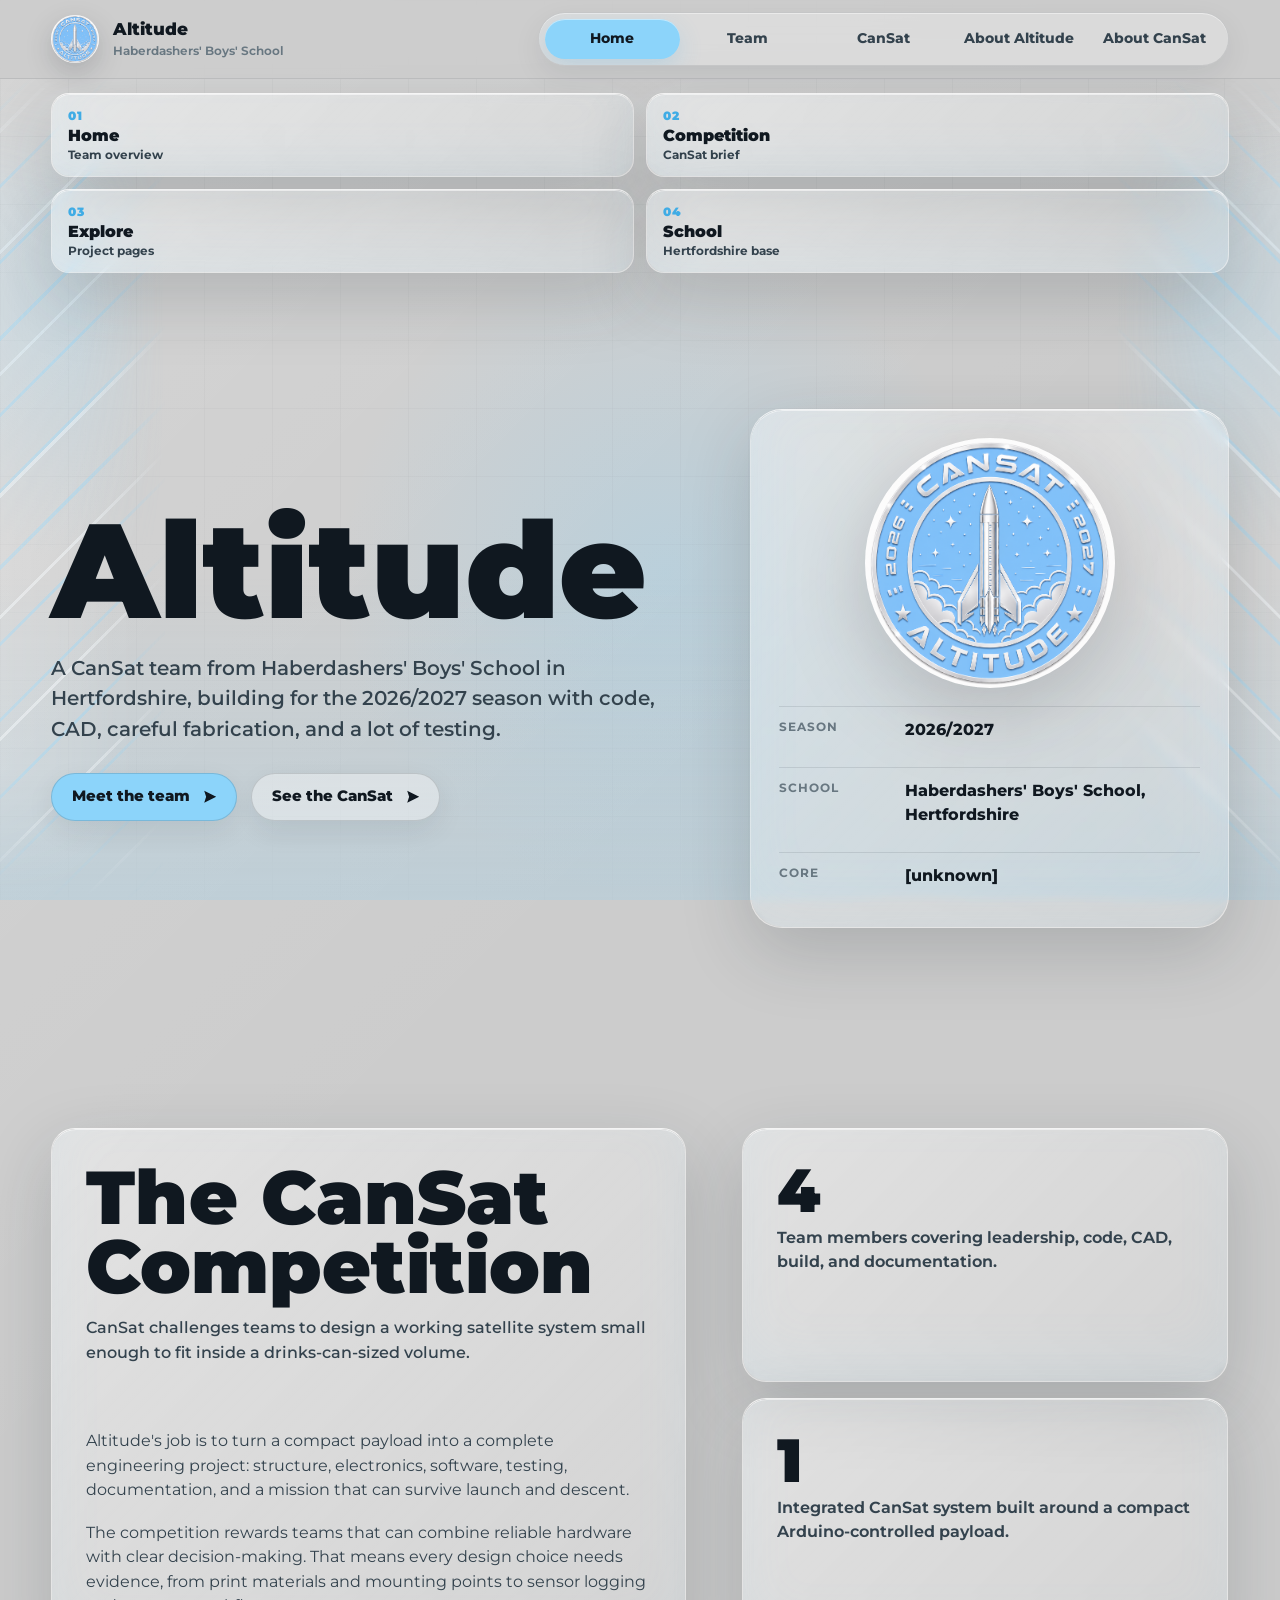
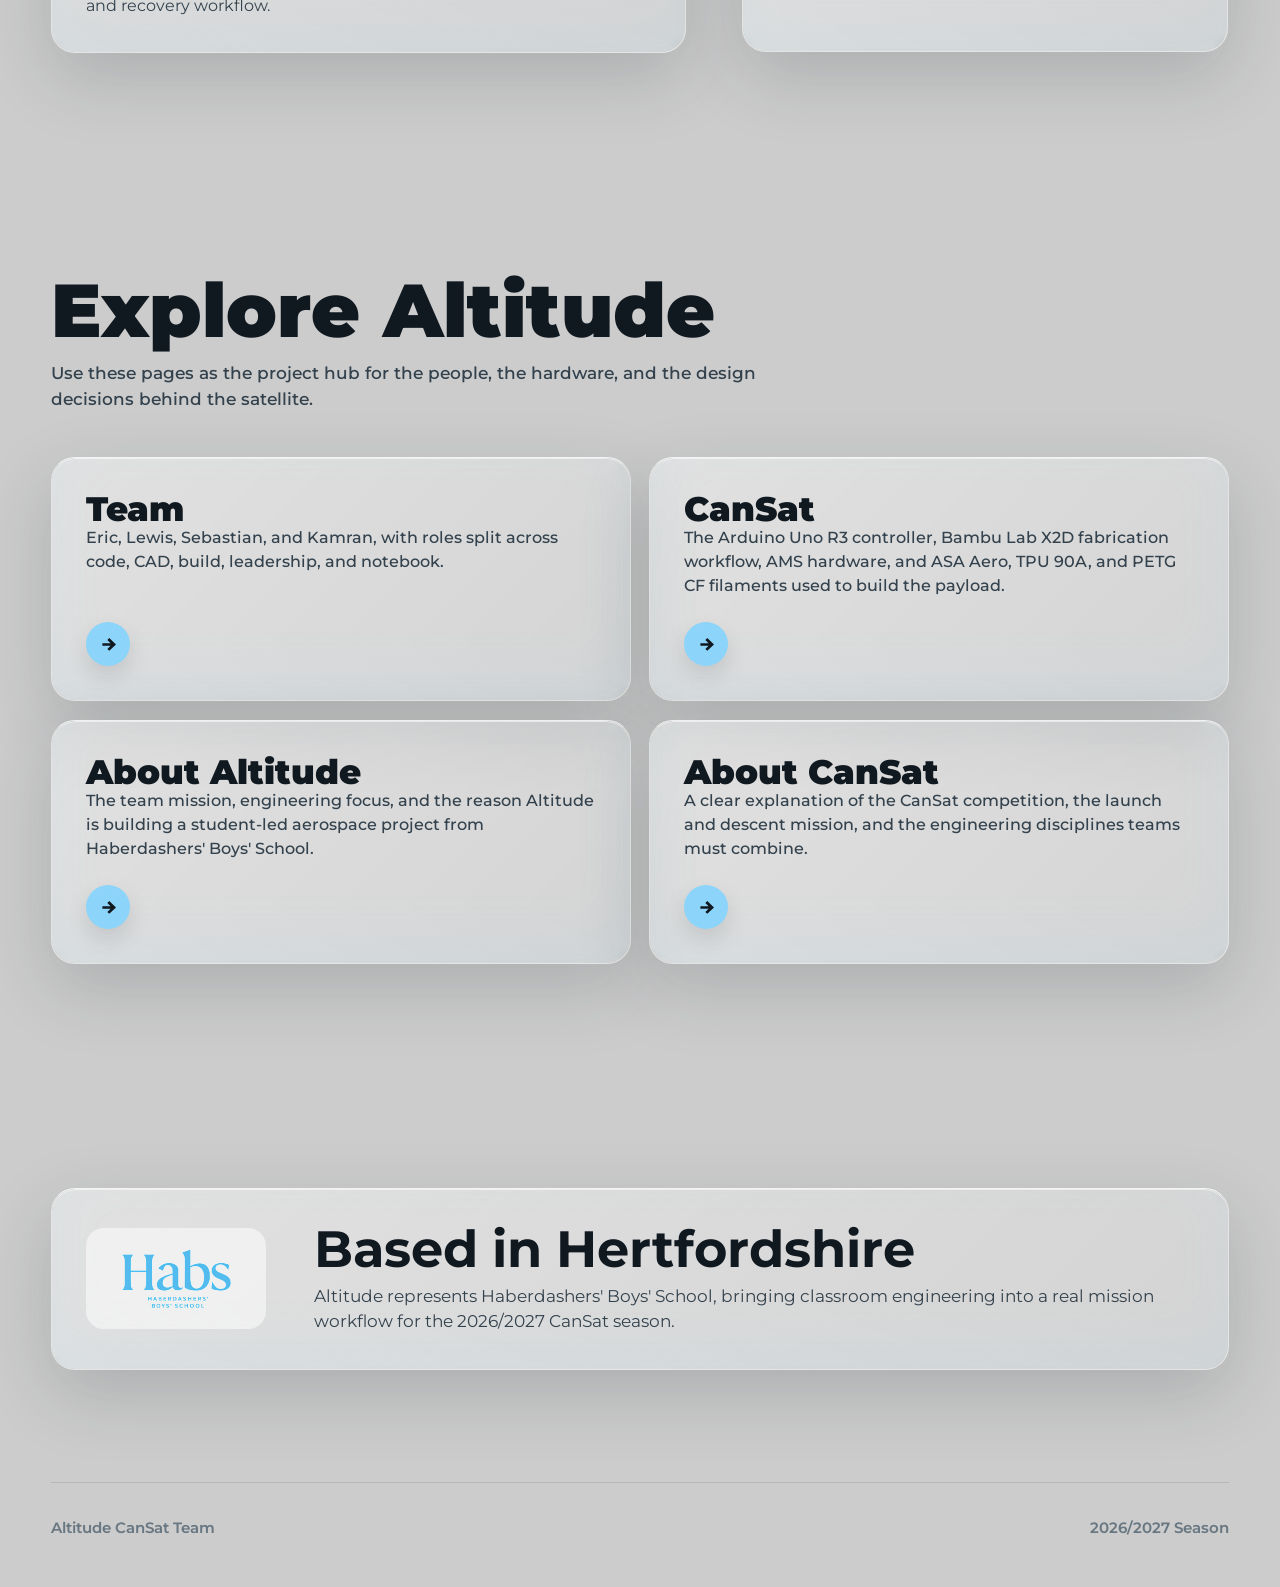
==== website/index.html @ 1d5e5889 "Add all pages to animated slider" ====
<!doctype html>
<html lang="en">
  <head>
    <meta charset="utf-8">
    <meta name="viewport" content="width=device-width, initial-scale=1">
    <title>Altitude | CanSat Team</title>
    <meta name="description" content="Altitude is a CanSat team from Haberdashers' Boys' School competing in the 2026/2027 season.">
    <meta http-equiv="Content-Security-Policy" content="upgrade-insecure-requests">
    <link rel="canonical" href="https://altitude.linkpc.net/website/index.html">
    <link rel="preconnect" href="https://fonts.googleapis.com">
    <link rel="preconnect" href="https://fonts.gstatic.com" crossorigin>
    <link href="https://fonts.googleapis.com/css2?family=Montserrat:wght@400;500;600;700;800;900&display=swap" rel="stylesheet">
    <link rel="stylesheet" href="styles.css">
  </head>
  <body>
    <div class="scroll-progress" aria-hidden="true"></div>

    <header class="site-header">
      <div class="site-header__inner">
        <a class="brand" href="index.html" aria-label="Altitude home">
          <img src="../assets/images/Team Altitude Logo.png" alt="Team Altitude logo">
          <span>Altitude<small>Haberdashers' Boys' School</small></span>
        </a>
        <div class="header-actions">
          <nav class="nav" aria-label="Primary navigation">
            <span class="nav-indicator" aria-hidden="true"></span>
            <a href="index.html">Home</a>
            <a href="team.html">Team</a>
            <a href="cansat.html">CanSat</a>
            <a href="about-altitude.html" aria-label="About Altitude"><span class="nav-label nav-label--full">About Altitude</span><span class="nav-label nav-label--short">Altitude</span></a>
            <a href="about-cansat.html" aria-label="About CanSat"><span class="nav-label nav-label--full">About CanSat</span><span class="nav-label nav-label--short">Competition</span></a>
          </nav>
        </div>
      </div>
    </header>

    <div class="edge-accent edge-accent--left" aria-hidden="true"></div>
    <div class="edge-accent edge-accent--right" aria-hidden="true"></div>

    <nav class="section-jump section-jump--left" aria-label="Home page sections">
      <a class="section-jump__card glass-panel" href="#home">
        <span>01</span>
        <strong>Home</strong>
        <small>Team overview</small>
      </a>
      <a class="section-jump__card glass-panel" href="#competition">
        <span>02</span>
        <strong>Competition</strong>
        <small>CanSat brief</small>
      </a>
      <a class="section-jump__card glass-panel" href="#explore">
        <span>03</span>
        <strong>Explore</strong>
        <small>Project pages</small>
      </a>
      <a class="section-jump__card glass-panel" href="#school">
        <span>04</span>
        <strong>School</strong>
        <small>Hertfordshire base</small>
      </a>
    </nav>

    <main class="site-main">
      <section class="hero" id="home">
        <div class="hero__copy" data-reveal>
          <h1>Altitude</h1>
          <p class="hero__lead">A CanSat team from Haberdashers' Boys' School in Hertfordshire, building for the 2026/2027 season with code, CAD, careful fabrication, and a lot of testing.</p>
          <div class="hero__actions">
            <a class="button button--accent button--icon" href="team.html">Meet the team</a>
            <a class="button button--icon" href="cansat.html">See the CanSat</a>
          </div>
        </div>

        <aside class="hero-card glass-panel" data-reveal>
          <img class="hero-card__logo" src="../assets/images/Team Altitude Logo.png" alt="Team Altitude logo">
          <div class="hero-card__meta">
            <div class="meta-row">
              <strong>Season</strong>
              <span>2026/2027</span>
            </div>
            <div class="meta-row">
              <strong>School</strong>
              <span>Haberdashers' Boys' School, Hertfordshire</span>
            </div>
            <div class="meta-row">
              <strong>Core</strong>
              <span>[unknown]</span>
            </div>
          </div>
        </aside>
      </section>

      <section class="section section--tight" id="competition">
        <div class="split">
          <article class="copy-panel glass-panel" data-reveal>
            <div class="section__head">
              <h2>The CanSat Competition</h2>
              <p>CanSat challenges teams to design a working satellite system small enough to fit inside a drinks-can-sized volume.</p>
            </div>
            <p>Altitude's job is to turn a compact payload into a complete engineering project: structure, electronics, software, testing, documentation, and a mission that can survive launch and descent.</p>
            <p>The competition rewards teams that can combine reliable hardware with clear decision-making. That means every design choice needs evidence, from print materials and mounting points to sensor logging and recovery workflow.</p>
          </article>

          <div class="stat-grid">
            <article class="stat-panel glass-panel" data-reveal>
              <strong>4</strong>
              <span>Team members covering leadership, code, CAD, build, and documentation.</span>
            </article>
            <article class="stat-panel glass-panel" data-reveal>
              <strong>1</strong>
              <span>Integrated CanSat system built around a compact Arduino-controlled payload.</span>
            </article>
          </div>
        </div>
      </section>

      <section class="section" id="explore">
        <div class="section__head" data-reveal>
          <h2>Explore Altitude</h2>
          <p>Use these pages as the project hub for the people, the hardware, and the design decisions behind the satellite.</p>
        </div>
        <div class="link-grid">
          <article class="link-panel glass-panel" data-reveal>
            <div>
              <h3>Team</h3>
              <p>Eric, Lewis, Sebastian, and Kamran, with roles split across code, CAD, build, leadership, and notebook.</p>
            </div>
            <a class="link-panel__arrow" href="team.html" aria-label="Open the team page"><span class="sr-only">Open the team page</span></a>
          </article>
          <article class="link-panel glass-panel" data-reveal>
            <div>
              <h3>CanSat</h3>
              <p>The Arduino Uno R3 controller, Bambu Lab X2D fabrication workflow, AMS hardware, and ASA Aero, TPU 90A, and PETG CF filaments used to build the payload.</p>
            </div>
            <a class="link-panel__arrow" href="cansat.html" aria-label="Open the CanSat page"><span class="sr-only">Open the CanSat page</span></a>
          </article>
          <article class="link-panel glass-panel" data-reveal>
            <div>
              <h3>About Altitude</h3>
              <p>The team mission, engineering focus, and the reason Altitude is building a student-led aerospace project from Haberdashers' Boys' School.</p>
            </div>
            <a class="link-panel__arrow" href="about-altitude.html" aria-label="Open the About Altitude page"><span class="sr-only">Open the About Altitude page</span></a>
          </article>
          <article class="link-panel glass-panel" data-reveal>
            <div>
              <h3>About CanSat</h3>
              <p>A clear explanation of the CanSat competition, the launch and descent mission, and the engineering disciplines teams must combine.</p>
            </div>
            <a class="link-panel__arrow" href="about-cansat.html" aria-label="Open the About CanSat page"><span class="sr-only">Open the About CanSat page</span></a>
          </article>
        </div>
      </section>

      <section class="section" id="school">
        <article class="school-strip glass-panel" data-reveal>
          <img src="../assets/images/Haberdashers' Boys' School Logo.png" alt="Haberdashers' Boys' School logo">
          <div>
            <h2>Based in Hertfordshire</h2>
            <p>Altitude represents Haberdashers' Boys' School, bringing classroom engineering into a real mission workflow for the 2026/2027 CanSat season.</p>
          </div>
        </article>
      </section>
    </main>

    <footer class="footer">
      <span>Altitude CanSat Team</span>
      <span>2026/2027 Season</span>
    </footer>

    <svg class="sr-only" xmlns="http://www.w3.org/2000/svg" aria-hidden="true">
      <defs>
        <filter id="glass-distortion" x="0%" y="0%" width="100%" height="100%">
          <feTurbulence type="fractalNoise" baseFrequency="0.005 0.005" numOctaves="2" seed="92" result="noise"></feTurbulence>
          <feGaussianBlur in="noise" stdDeviation="2" result="blurred"></feGaussianBlur>
          <feDisplacementMap in="SourceGraphic" in2="blurred" scale="19" xChannelSelector="R" yChannelSelector="G"></feDisplacementMap>
        </filter>
      </defs>
    </svg>

    <script src="app.js"></script>
  </body>
</html>
---- website/styles.css ----
:root {
  --background: #cccccc;
  --accent: #8cd4fa;
  --accent-strong: #40ace5;
  --ink: #101820;
  --ink-soft: #33424d;
  --muted: #687781;
  --panel: rgba(255, 255, 255, 0.34);
  --panel-strong: rgba(255, 255, 255, 0.52);
  --line: rgba(16, 24, 32, 0.14);
  --shadow: 0 24px 70px rgba(28, 38, 45, 0.18);
  --radius: 24px;
  --max: 1500px;
  --page-gutter: clamp(24px, 4vw, 82px);
  --content-reserve: clamp(430px, 25vw, 560px);
}

* {
  box-sizing: border-box;
}

html {
  scroll-behavior: smooth;
}

[id] {
  scroll-margin-top: 112px;
}

body {
  margin: 0;
  min-height: 100vh;
  color: var(--ink);
  background:
    radial-gradient(circle at 52% 18%, rgba(140, 212, 250, 0.3), transparent 330px),
    linear-gradient(135deg, rgba(255, 255, 255, 0.18), transparent 34%),
    var(--background);
  font-family: "Montserrat", ui-sans-serif, system-ui, -apple-system, BlinkMacSystemFont, "Segoe UI", Arial, sans-serif;
  line-height: 1.5;
  overflow-x: hidden;
}

body::before {
  content: "";
  position: fixed;
  inset: 0;
  z-index: -2;
  pointer-events: none;
  background-image:
    linear-gradient(rgba(16, 24, 32, 0.045) 1px, transparent 1px),
    linear-gradient(90deg, rgba(16, 24, 32, 0.045) 1px, transparent 1px);
  background-size: 68px 68px;
  mask-image: linear-gradient(to bottom, rgba(0, 0, 0, 0.72), rgba(0, 0, 0, 0.18));
}

body::after {
  content: "";
  position: fixed;
  inset: auto 0 0 0;
  z-index: -1;
  height: 36vh;
  pointer-events: none;
  background: linear-gradient(to top, rgba(140, 212, 250, 0.22), transparent);
}

img {
  display: block;
  max-width: 100%;
}

a {
  color: inherit;
  text-decoration: none;
}

p {
  margin: 0;
}

.sr-only {
  position: absolute;
  width: 1px;
  height: 1px;
  padding: 0;
  margin: -1px;
  overflow: hidden;
  clip: rect(0, 0, 0, 0);
  white-space: nowrap;
  border: 0;
}

.scroll-progress {
  position: fixed;
  inset: 0 auto auto 0;
  z-index: 80;
  width: 100%;
  height: 4px;
  background: linear-gradient(90deg, var(--accent), #ffffff);
  transform: scaleX(0);
  transform-origin: left center;
}

.edge-accent {
  position: fixed;
  top: 78px;
  bottom: 0;
  z-index: 1;
  width: clamp(150px, 13vw, 270px);
  pointer-events: none;
  opacity: 0.78;
  background:
    repeating-linear-gradient(
      135deg,
      transparent 0 21px,
      rgba(140, 212, 250, 0.52) 21px 24px,
      transparent 24px 54px
    ),
    repeating-linear-gradient(
      135deg,
      transparent 0 36px,
      rgba(245, 249, 252, 0.62) 36px 39px,
      transparent 39px 86px
    );
  -webkit-mask-image:
    linear-gradient(to bottom, transparent, #000 14%, #000 84%, transparent),
    linear-gradient(to right, #000 0%, #000 46%, rgba(0, 0, 0, 0.58) 72%, transparent 100%);
  -webkit-mask-composite: source-in;
  mask-image:
    linear-gradient(to bottom, transparent, #000 14%, #000 84%, transparent),
    linear-gradient(to right, #000 0%, #000 46%, rgba(0, 0, 0, 0.58) 72%, transparent 100%);
  mask-composite: intersect;
}

.edge-accent::after {
  content: "";
  position: absolute;
  inset: 0;
  background:
    radial-gradient(circle at 50% 28%, rgba(140, 212, 250, 0.25), transparent 42%),
    linear-gradient(90deg, rgba(255, 255, 255, 0.24), transparent);
}

.edge-accent--left {
  left: 0;
}

.edge-accent--right {
  right: 0;
  transform: scaleX(-1);
}

.site-header {
  position: sticky;
  top: 0;
  z-index: 70;
  border-bottom: 1px solid rgba(16, 24, 32, 0.09);
  background: rgba(204, 204, 204, 0.92);
  backdrop-filter: blur(18px);
  transition: transform 240ms ease, box-shadow 240ms ease;
}

.scrolling-down .site-header {
  transform: translateY(-18%);
}

.site-header__inner {
  position: relative;
  width: min(var(--max), calc(100% - var(--content-reserve)));
  min-height: 78px;
  margin: 0 auto;
  display: flex;
  align-items: center;
  justify-content: space-between;
  gap: 28px;
}

.header-actions {
  display: flex;
  align-items: center;
  justify-content: flex-end;
  gap: 14px;
}

.brand {
  display: inline-flex;
  align-items: center;
  gap: 14px;
  min-width: 0;
}

.brand img {
  width: 48px;
  height: 48px;
  border-radius: 50%;
  object-fit: cover;
  box-shadow: 0 10px 28px rgba(16, 24, 32, 0.18);
}

.brand span {
  display: block;
  font-weight: 850;
  font-size: 1.05rem;
  letter-spacing: 0;
}

.brand small {
  display: block;
  color: var(--muted);
  font-size: 0.78rem;
  font-weight: 650;
}

.nav {
  --active-index: 0;
  position: relative;
  display: grid;
  grid-template-columns: repeat(5, minmax(96px, 1fr));
  align-items: center;
  isolation: isolate;
  width: clamp(620px, 54vw, 780px);
  max-width: 100%;
  padding: 6px;
  border: 1px solid rgba(16, 24, 32, 0.1);
  border-radius: 999px;
  background: rgba(255, 255, 255, 0.28);
  box-shadow:
    inset 0 1px 0 rgba(255, 255, 255, 0.42),
    0 10px 28px rgba(16, 24, 32, 0.08);
  overflow: hidden;
}

.nav-indicator {
  position: absolute;
  top: 6px;
  bottom: 6px;
  left: 6px;
  z-index: 0;
  width: calc((100% - 12px) / 5);
  border-radius: 999px;
  transform: translateX(calc(var(--active-index) * 100%));
  transition:
    transform 310ms cubic-bezier(0.22, 1.18, 0.36, 1),
    background 180ms ease;
}

.nav-indicator::before {
  content: "";
  position: absolute;
  inset: 0;
  border-radius: inherit;
  background: var(--accent);
  box-shadow:
    inset 0 1px 0 rgba(255, 255, 255, 0.48),
    0 9px 24px rgba(64, 172, 229, 0.2);
  transform: scaleX(1);
  transition: transform 260ms cubic-bezier(0.22, 1, 0.36, 1);
}

.nav[data-switching="true"] .nav-indicator::before {
  transform: scaleX(1.08);
}

.nav a {
  position: relative;
  z-index: 1;
  min-height: 40px;
  display: inline-flex;
  align-items: center;
  justify-content: center;
  padding: 0 12px;
  border-radius: 999px;
  color: var(--ink-soft);
  font-size: 0.9rem;
  font-weight: 760;
  white-space: nowrap;
  transition: color 180ms ease, transform 180ms ease;
}

.nav a:hover,
.nav a.is-active {
  color: var(--ink);
}

.nav-label--short {
  display: none;
}

.site-main {
  position: relative;
  z-index: 4;
  width: min(var(--max), calc(100% - var(--content-reserve)));
  margin: 0 auto;
}

.section-jump {
  position: fixed;
  top: clamp(126px, 17vh, 190px);
  z-index: 22;
  width: clamp(148px, 10vw, 205px);
  display: grid;
  gap: 12px;
  pointer-events: none;
}

.section-jump--left {
  left: clamp(18px, 2.6vw, 56px);
}

.section-jump__card {
  min-height: 92px;
  display: grid;
  align-content: center;
  gap: 3px;
  padding: 18px;
  border-radius: 18px;
  pointer-events: auto;
  color: var(--ink);
  transition:
    transform 220ms cubic-bezier(0.22, 1, 0.36, 1),
    border-color 180ms ease,
    box-shadow 180ms ease;
}

.section-jump__card:hover,
.section-jump__card:focus-visible {
  border-color: rgba(140, 212, 250, 0.8);
  box-shadow:
    0 26px 58px rgba(28, 38, 45, 0.2),
    0 0 0 1px rgba(140, 212, 250, 0.2);
}

.section-jump__card span {
  color: var(--accent-strong);
  font-size: 0.72rem;
  font-weight: 900;
  letter-spacing: 0.1em;
}

.section-jump__card strong {
  font-size: 1rem;
  line-height: 1.05;
  font-weight: 900;
}

.section-jump__card small {
  color: var(--ink-soft);
  font-size: 0.72rem;
  line-height: 1.25;
  font-weight: 690;
}

.hero {
  min-height: calc(100vh - 110px);
  display: grid;
  grid-template-columns: minmax(0, 1.02fr) minmax(320px, 0.78fr);
  align-items: center;
  gap: clamp(32px, 6vw, 72px);
  padding: 42px 0;
}

.hero--compact {
  min-height: 470px;
  grid-template-columns: minmax(0, 0.92fr) minmax(280px, 0.58fr);
}

.hero__copy {
  display: grid;
  gap: 28px;
}

.hero h1,
.page-title {
  margin: 0;
  max-width: 820px;
  font-size: 8.4rem;
  line-height: 0.8;
  font-weight: 920;
  letter-spacing: 0;
}

.page-title {
  font-size: 7rem;
}

.hero__lead {
  max-width: 690px;
  color: var(--ink-soft);
  font-size: 1.28rem;
  font-weight: 560;
}

.hero__actions {
  display: flex;
  align-items: center;
  flex-wrap: wrap;
  gap: 14px;
}

.button {
  min-height: 48px;
  display: inline-flex;
  align-items: center;
  justify-content: center;
  gap: 10px;
  padding: 0 20px;
  border: 1px solid rgba(16, 24, 32, 0.15);
  border-radius: 999px;
  background: rgba(255, 255, 255, 0.38);
  color: var(--ink);
  font-size: 0.95rem;
  font-weight: 820;
  box-shadow: 0 10px 28px rgba(16, 24, 32, 0.08);
  transition: transform 180ms ease, background 180ms ease, box-shadow 180ms ease;
}

.button:hover {
  transform: translateY(-2px);
  background: rgba(255, 255, 255, 0.62);
  box-shadow: 0 16px 34px rgba(16, 24, 32, 0.13);
}

.button--accent {
  background: var(--accent);
}

.button--icon::after {
  content: "";
  width: 16px;
  height: 16px;
  background: currentColor;
  clip-path: polygon(25% 13%, 100% 50%, 25% 87%, 37% 50%);
}

.hero-card {
  position: relative;
  isolation: isolate;
  padding: 28px;
  border-radius: 32px;
}

.glass-panel {
  --tilt-x: 0deg;
  --tilt-y: 0deg;
  --panel-lift: 0px;
  position: relative;
  z-index: 3;
  border: 1px solid rgba(255, 255, 255, 0.42);
  border-top-color: rgba(255, 255, 255, 0.74);
  background: rgba(255, 255, 255, 0.12);
  box-shadow:
    var(--shadow),
    0 0 21px -50px rgba(255, 255, 255, 0.3);
  overflow: hidden;
  isolation: isolate;
  transform-style: preserve-3d;
  transform: perspective(900px) translateY(var(--panel-lift)) rotateX(var(--tilt-x)) rotateY(var(--tilt-y));
  will-change: transform;
  transition:
    transform 260ms cubic-bezier(0.22, 1, 0.36, 1),
    box-shadow 220ms ease,
    border-color 220ms ease;
}

.glass-panel::before {
  content: "";
  position: absolute;
  inset: 0;
  z-index: 1;
  border-radius: inherit;
  box-shadow:
    inset 0 0 0 -50px rgba(255, 255, 255, 0.7),
    inset 0 1px 0 rgba(255, 255, 255, 0.54),
    inset 0 -22px 55px rgba(140, 212, 250, 0.08);
  background:
    linear-gradient(135deg, rgba(255, 255, 255, 0.34), rgba(255, 255, 255, 0.05)),
    rgba(255, 255, 255, 0);
  pointer-events: none;
}

.glass-panel::after {
  content: "";
  position: absolute;
  inset: 0;
  z-index: 0;
  border-radius: inherit;
  backdrop-filter: blur(5px);
  -webkit-backdrop-filter: blur(5px);
  filter: url("#glass-distortion");
  -webkit-filter: url("#glass-distortion");
  isolation: isolate;
  pointer-events: none;
}

.glass-panel > * {
  position: relative;
  z-index: 2;
}

.glass-panel:hover {
  border-color: rgba(255, 255, 255, 0.72);
  box-shadow:
    0 32px 80px rgba(28, 38, 45, 0.2),
    0 0 21px -50px rgba(255, 255, 255, 0.3);
}

.hero-card__logo {
  width: min(54vw, 250px);
  margin: 0 auto 18px;
  border-radius: 50%;
  filter: drop-shadow(0 22px 40px rgba(16, 24, 32, 0.18));
}

.hero-card__meta {
  display: grid;
  gap: 14px;
}

.meta-row {
  display: grid;
  grid-template-columns: 108px minmax(0, 1fr);
  gap: 18px;
  padding: 11px 0;
  border-top: 1px solid rgba(16, 24, 32, 0.1);
}

.meta-row strong {
  font-size: 0.78rem;
  color: var(--muted);
  text-transform: uppercase;
  letter-spacing: 0.08em;
}

.meta-row span {
  color: var(--ink);
  font-weight: 760;
}

.section {
  padding: clamp(56px, 10vw, 112px) 0;
}

.section--tight {
  padding-top: clamp(28px, 6vw, 64px);
}

.section__head {
  max-width: 760px;
  margin-bottom: clamp(26px, 5vw, 46px);
}

.section__head h2 {
  margin: 0 0 14px;
  font-size: 4.7rem;
  line-height: 0.92;
  font-weight: 910;
  letter-spacing: 0;
}

.section__head p {
  color: var(--ink-soft);
  font-size: 1.08rem;
  font-weight: 540;
}

.split {
  display: grid;
  grid-template-columns: minmax(0, 0.94fr) minmax(300px, 0.72fr);
  gap: clamp(24px, 5vw, 56px);
  align-items: stretch;
}

.copy-panel,
.link-panel,
.stat-panel,
.person-card,
.device-card,
.process-card,
.school-strip {
  padding: clamp(22px, 3vw, 34px);
  border-radius: var(--radius);
}

.copy-panel {
  display: grid;
  gap: 18px;
}

.copy-panel--wide {
  max-width: 1040px;
}

.copy-panel p {
  color: var(--ink-soft);
  font-size: 1.02rem;
}

.content-grid {
  display: grid;
  grid-template-columns: minmax(0, 1fr) minmax(280px, 0.48fr);
  gap: 18px;
  align-items: stretch;
}

.content-stack {
  display: grid;
  gap: 18px;
}

.content-list {
  display: grid;
  gap: 9px;
  margin: 0;
  padding-left: 1.3rem;
  color: var(--ink-soft);
  font-weight: 620;
}

.content-list li::marker {
  color: var(--accent-strong);
}

.stat-grid {
  display: grid;
  gap: 16px;
}

.stat-panel strong {
  display: block;
  margin-bottom: 8px;
  font-size: 3.8rem;
  line-height: 0.9;
  font-weight: 920;
}

.stat-panel span {
  color: var(--ink-soft);
  font-weight: 650;
}

.link-grid {
  display: grid;
  grid-template-columns: repeat(2, minmax(0, 1fr));
  gap: 18px;
}

.link-panel {
  min-height: 235px;
  display: flex;
  flex-direction: column;
  justify-content: space-between;
  transition: transform 200ms ease, box-shadow 200ms ease;
}

.link-panel:hover {
  transform: translateY(-4px);
}

.link-panel h3,
.device-card h3,
.process-card h3,
.person-copy h2 {
  margin: 0;
  font-size: 2.15rem;
  line-height: 1;
  font-weight: 900;
  letter-spacing: 0;
}

.link-panel p,
.device-card p,
.process-card p,
.person-copy p {
  color: var(--ink-soft);
  font-size: 1rem;
  font-weight: 520;
}

.link-panel__arrow {
  position: relative;
  z-index: 6;
  width: 44px;
  height: 44px;
  margin-top: 24px;
  align-self: flex-start;
  border-radius: 999px;
  background: var(--accent);
  display: grid;
  place-items: center;
  cursor: pointer;
  box-shadow: 0 10px 22px rgba(16, 24, 32, 0.12);
  transition: transform 180ms ease, background 180ms ease, box-shadow 180ms ease;
}

.link-panel__arrow:hover,
.link-panel__arrow:focus-visible {
  transform: translateX(3px);
  background: #a9e2ff;
  box-shadow: 0 14px 28px rgba(16, 24, 32, 0.16);
}

.link-panel__arrow::before {
  content: "";
  width: 16px;
  height: 16px;
  background: var(--ink);
  clip-path: polygon(15% 42%, 66% 42%, 46% 22%, 58% 10%, 100% 50%, 58% 90%, 46% 78%, 66% 58%, 15% 58%);
}

.school-strip {
  display: grid;
  grid-template-columns: 180px minmax(0, 1fr);
  align-items: center;
  gap: clamp(24px, 5vw, 48px);
}

.school-strip img {
  width: 180px;
  aspect-ratio: 16 / 9;
  object-fit: contain;
  border-radius: 18px;
  background: rgba(255, 255, 255, 0.52);
  padding: 18px;
}

.school-strip h2 {
  margin: 0 0 10px;
  font-size: 3.2rem;
  line-height: 1;
}

.school-strip p {
  color: var(--ink-soft);
  font-size: 1.05rem;
}

.team-list {
  display: grid;
  gap: clamp(28px, 6vw, 68px);
}

.person-card {
  display: grid;
  grid-template-columns: minmax(260px, 0.72fr) minmax(0, 1fr);
  gap: clamp(24px, 5vw, 58px);
  align-items: center;
}

.person-card:nth-child(even) {
  grid-template-columns: minmax(0, 1fr) minmax(260px, 0.72fr);
}

.person-card:nth-child(even) .person-photo {
  order: 2;
}

.person-photo {
  aspect-ratio: 1;
  overflow: hidden;
  border-radius: 24px;
  background: rgba(255, 255, 255, 0.38);
  border: 1px solid rgba(255, 255, 255, 0.48);
}

.person-photo img {
  width: 100%;
  height: 100%;
  object-fit: cover;
}

.person-copy {
  display: grid;
  gap: 18px;
}

.role-lines {
  display: flex;
  flex-wrap: wrap;
  gap: 10px;
  margin: 4px 0 0;
  padding: 0;
  list-style: none;
}

.role-lines li {
  min-height: 36px;
  display: inline-flex;
  align-items: center;
  border: 1px solid rgba(16, 24, 32, 0.13);
  border-radius: 999px;
  padding: 0 13px;
  background: rgba(140, 212, 250, 0.38);
  color: var(--ink);
  font-size: 0.88rem;
  font-weight: 760;
}

.device-grid {
  display: grid;
  grid-template-columns: repeat(3, minmax(0, 1fr));
  gap: 18px;
}

.device-card {
  display: grid;
  gap: 20px;
}

.device-card__image {
  aspect-ratio: 4 / 3;
  display: grid;
  place-items: center;
  border-radius: 20px;
  background: rgba(255, 255, 255, 0.4);
  border: 1px solid rgba(255, 255, 255, 0.48);
  overflow: hidden;
}

.device-card__image img {
  width: 100%;
  height: 100%;
  object-fit: contain;
  padding: 18px;
  transform: scale(0.78);
  transform-origin: center;
}

.device-card__image--cover img {
  object-fit: contain;
  padding: 18px;
}

.process-grid {
  display: grid;
  grid-template-columns: repeat(4, minmax(0, 1fr));
  gap: 16px;
}

.process-card {
  min-height: 205px;
  display: flex;
  flex-direction: column;
  gap: 14px;
}

.process-card span {
  width: 42px;
  height: 42px;
  border-radius: 999px;
  background: var(--accent);
  display: grid;
  place-items: center;
  font-weight: 920;
}

.feature-line {
  display: grid;
  grid-template-columns: repeat(3, minmax(0, 1fr));
  gap: 16px;
}

.feature-line .stat-panel {
  min-height: 180px;
}

.footer {
  position: relative;
  z-index: 4;
  width: min(var(--max), calc(100% - var(--content-reserve)));
  margin: 0 auto;
  padding: 34px 0 48px;
  border-top: 1px solid rgba(16, 24, 32, 0.12);
  color: var(--muted);
  display: flex;
  justify-content: space-between;
  gap: 18px;
  font-size: 0.92rem;
  font-weight: 620;
}

[data-reveal] {
  opacity: 0;
  transform: translateY(34px);
  transition: opacity 680ms ease, transform 680ms cubic-bezier(0.22, 1, 0.36, 1);
}

[data-reveal].is-visible {
  opacity: 1;
  transform: translateY(0);
}

[data-reveal].glass-panel {
  opacity: 0;
  transform: perspective(900px) translateY(34px) rotateX(var(--tilt-x)) rotateY(var(--tilt-y));
}

[data-reveal].glass-panel.is-visible {
  opacity: 1;
  transform: perspective(900px) translateY(var(--panel-lift)) rotateX(var(--tilt-x)) rotateY(var(--tilt-y));
}

@media (max-width: 1360px) {
  .site-main,
  .site-header__inner,
  .footer {
    width: min(var(--max), calc(100% - (2 * var(--page-gutter))));
  }

  .section-jump {
    position: relative;
    inset: auto;
    width: min(var(--max), calc(100% - (2 * var(--page-gutter))));
    margin: 14px auto 0;
    grid-template-columns: repeat(2, minmax(0, 1fr));
    pointer-events: auto;
  }

  .section-jump__card {
    min-height: 72px;
    padding: 14px 16px;
  }
}

@media (max-width: 940px) {
  .site-header__inner {
    min-height: auto;
    padding: 14px 0;
    align-items: flex-start;
    flex-direction: column;
  }

  .edge-accent {
    width: 120px;
    opacity: 0.38;
  }

  .section-jump {
    display: none;
  }

  .header-actions {
    width: 100%;
  }

  .nav {
    width: 100%;
    grid-template-columns: repeat(5, minmax(0, 1fr));
    border-radius: 18px;
  }

  .nav a {
    padding: 0 8px;
    font-size: 0.82rem;
  }

  .nav-label--full {
    display: none;
  }

  .nav-label--short {
    display: inline;
  }

  .hero,
  .hero--compact,
  .split,
  .content-grid,
  .school-strip {
    grid-template-columns: 1fr;
  }

  .hero {
    min-height: auto;
    padding-top: 46px;
  }

  .hero h1 {
    font-size: 7.2rem;
  }

  .page-title {
    font-size: 5.8rem;
  }

  .section__head h2 {
    font-size: 3.5rem;
  }

  .stat-panel strong {
    font-size: 3rem;
  }

  .link-panel h3,
  .device-card h3,
  .process-card h3,
  .person-copy h2,
  .school-strip h2 {
    font-size: 2.2rem;
  }

  .hero-card__logo {
    width: min(64vw, 240px);
  }

  .link-grid,
  .device-grid,
  .process-grid,
  .feature-line {
    grid-template-columns: 1fr;
  }

  .person-card,
  .person-card:nth-child(even) {
    grid-template-columns: 1fr;
  }

  .person-card:nth-child(even) .person-photo {
    order: 0;
  }
}

@media (max-width: 560px) {
  .site-main,
  .site-header__inner,
  .footer {
    width: min(calc(100% - 22px), 368px);
    margin-left: auto;
    margin-right: auto;
  }

  .edge-accent {
    display: none;
  }

  .brand small {
    display: none;
  }

  .nav {
    max-width: 100%;
    width: 100%;
    min-width: 0;
  }

  .nav a {
    min-height: 36px;
    padding: 0 4px;
    font-size: 0.68rem;
  }

  .header-actions {
    align-items: center;
    justify-content: space-between;
    gap: 10px;
  }

  .hero__actions {
    align-items: flex-start;
    flex-direction: column;
    gap: 12px;
  }

  .button {
    width: min(100%, 230px);
  }

  .hero__lead,
  .section__head p,
  .link-panel p,
  .device-card p,
  .process-card p,
  .person-copy p {
    max-width: 100%;
    overflow-wrap: anywhere;
  }

  .hero h1,
  .page-title {
    font-size: 4.15rem;
  }

  .hero__lead {
    font-size: 1.08rem;
  }

  .section__head h2 {
    font-size: 2.55rem;
  }

  .link-panel h3,
  .device-card h3,
  .process-card h3,
  .person-copy h2,
  .school-strip h2 {
    font-size: 1.8rem;
  }

  .stat-panel strong {
    font-size: 2.35rem;
  }

  .meta-row {
    grid-template-columns: 1fr;
    gap: 6px;
  }

  .copy-panel,
  .link-panel,
  .stat-panel,
  .person-card,
  .device-card,
  .process-card,
  .school-strip {
    padding: 20px;
    border-radius: 20px;
  }

  .device-card__image {
    min-height: 215px;
  }

  .footer {
    flex-direction: column;
  }
}

@media (prefers-reduced-motion: reduce) {
  *,
  *::before,
  *::after {
    scroll-behavior: auto !important;
    transition-duration: 0.01ms !important;
    animation-duration: 0.01ms !important;
    animation-iteration-count: 1 !important;
  }
}
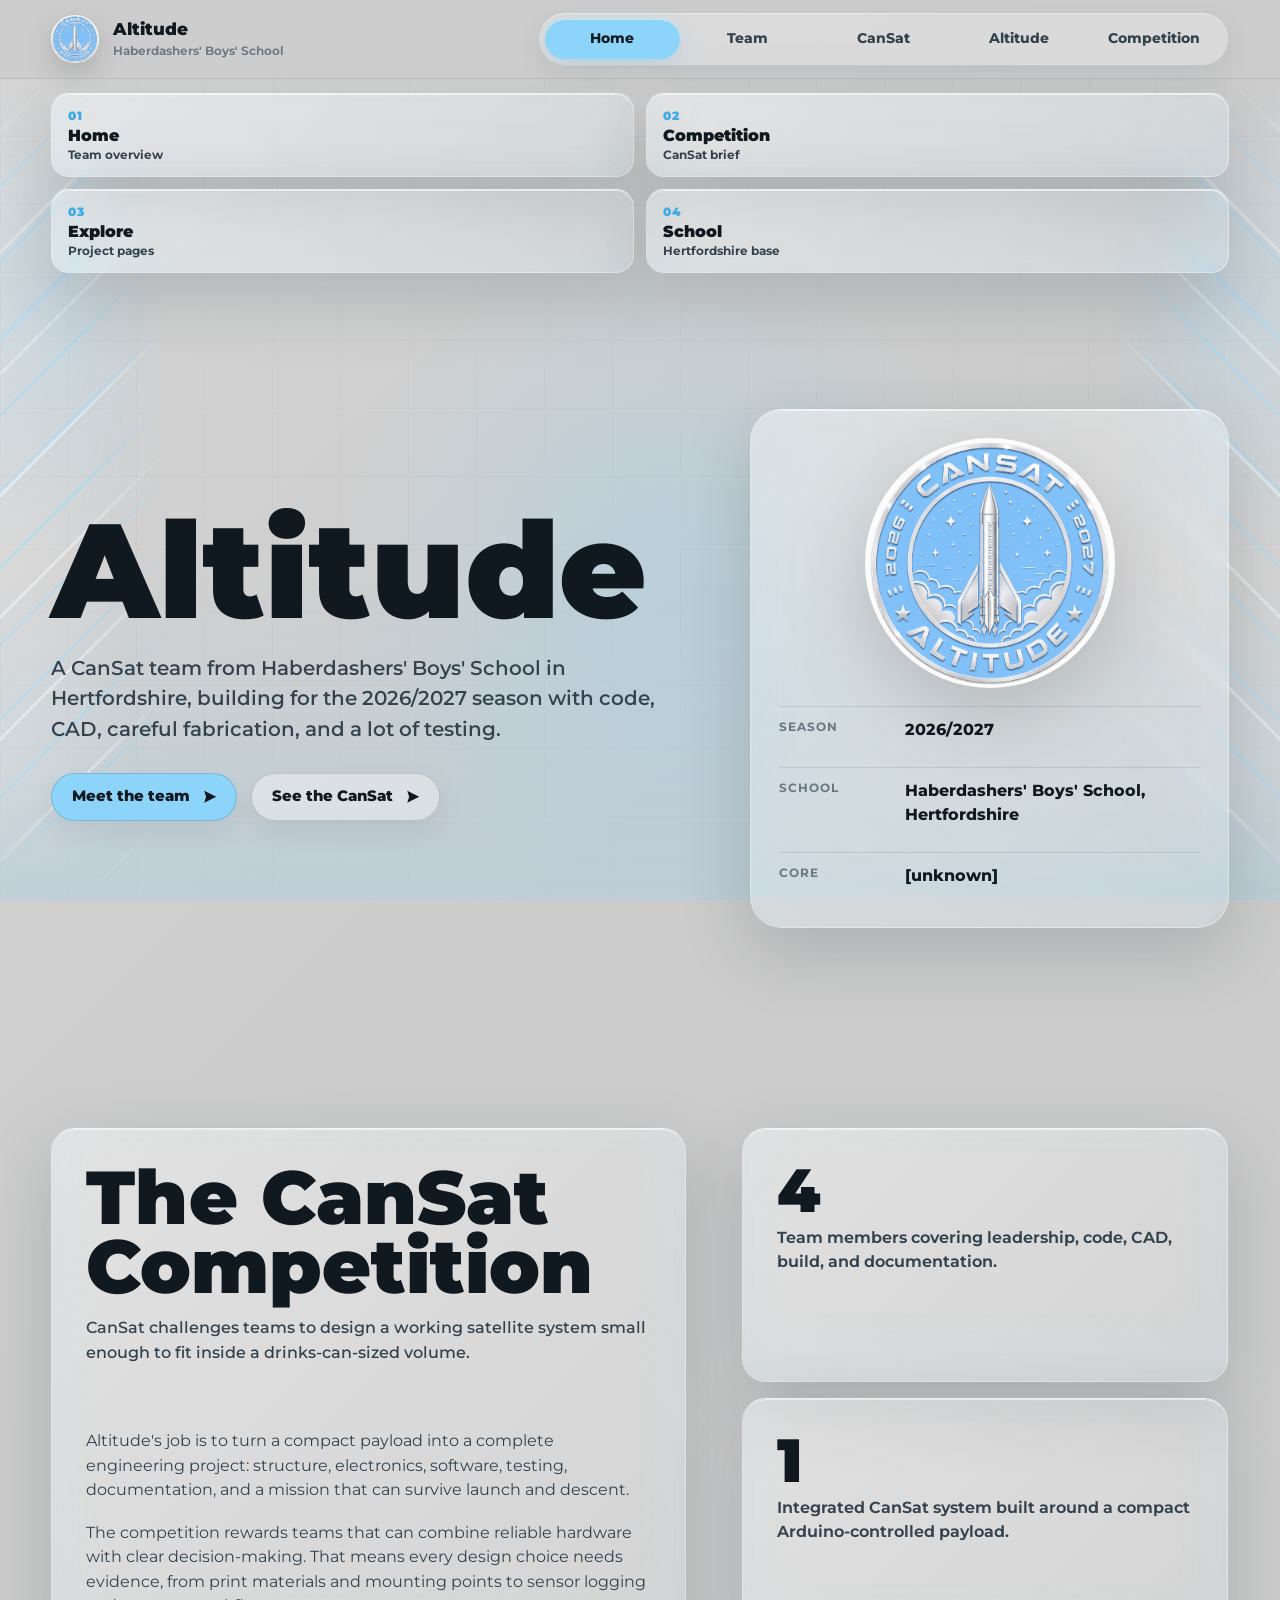
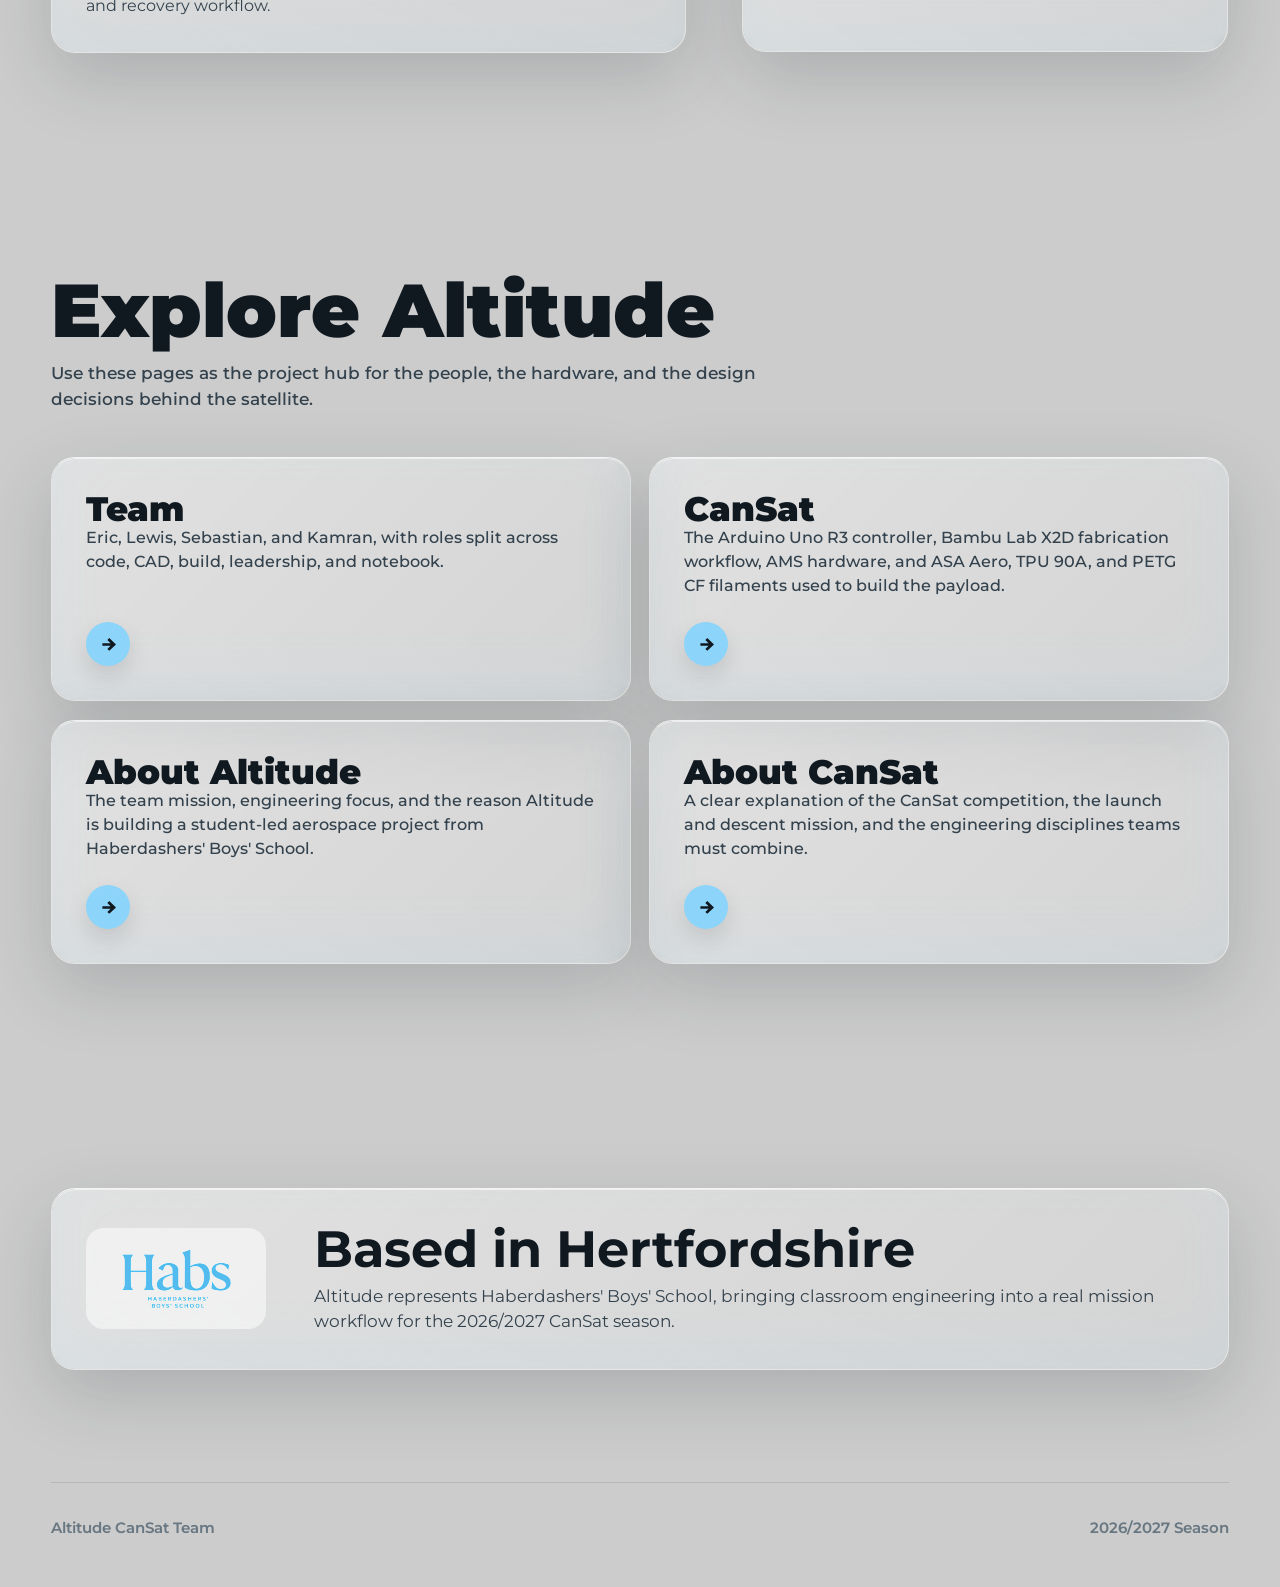
==== commit 269791a1: "Fix animated page slider labels" ====
--- a/website/index.html
+++ b/website/index.html
@@ -10,7 +10,7 @@
     <link rel="preconnect" href="https://fonts.googleapis.com">
     <link rel="preconnect" href="https://fonts.gstatic.com" crossorigin>
     <link href="https://fonts.googleapis.com/css2?family=Montserrat:wght@400;500;600;700;800;900&display=swap" rel="stylesheet">
-    <link rel="stylesheet" href="styles.css">
+    <link rel="stylesheet" href="styles.css?v=slider-fix-20260517">
   </head>
   <body>
     <div class="scroll-progress" aria-hidden="true"></div>
@@ -27,8 +27,8 @@
             <a href="index.html">Home</a>
             <a href="team.html">Team</a>
             <a href="cansat.html">CanSat</a>
-            <a href="about-altitude.html" aria-label="About Altitude"><span class="nav-label nav-label--full">About Altitude</span><span class="nav-label nav-label--short">Altitude</span></a>
-            <a href="about-cansat.html" aria-label="About CanSat"><span class="nav-label nav-label--full">About CanSat</span><span class="nav-label nav-label--short">Competition</span></a>
+            <a href="about-altitude.html" aria-label="About Altitude">Altitude</a>
+            <a href="about-cansat.html" aria-label="About CanSat">Competition</a>
           </nav>
         </div>
       </div>
@@ -177,6 +177,6 @@
       </defs>
     </svg>
 
-    <script src="app.js"></script>
+    <script src="app.js?v=slider-fix-20260517"></script>
   </body>
 </html>
--- a/website/styles.css
+++ b/website/styles.css
@@ -212,9 +212,10 @@
 
 .nav {
   --active-index: 0;
+  --page-count: 5;
   position: relative;
   display: grid;
-  grid-template-columns: repeat(5, minmax(96px, 1fr));
+  grid-template-columns: repeat(var(--page-count), minmax(96px, 1fr));
   align-items: center;
   isolation: isolate;
   width: clamp(620px, 54vw, 780px);
@@ -235,7 +236,7 @@
   bottom: 6px;
   left: 6px;
   z-index: 0;
-  width: calc((100% - 12px) / 5);
+  width: calc((100% - 12px) / var(--page-count));
   border-radius: 999px;
   transform: translateX(calc(var(--active-index) * 100%));
   transition:
@@ -279,10 +280,6 @@
 .nav a:hover,
 .nav a.is-active {
   color: var(--ink);
-}
-
-.nav-label--short {
-  display: none;
 }
 
 .site-main {
@@ -943,21 +940,13 @@
 
   .nav {
     width: 100%;
-    grid-template-columns: repeat(5, minmax(0, 1fr));
+    grid-template-columns: repeat(var(--page-count), minmax(0, 1fr));
     border-radius: 18px;
   }
 
   .nav a {
     padding: 0 8px;
     font-size: 0.82rem;
-  }
-
-  .nav-label--full {
-    display: none;
-  }
-
-  .nav-label--short {
-    display: inline;
   }
 
   .hero,
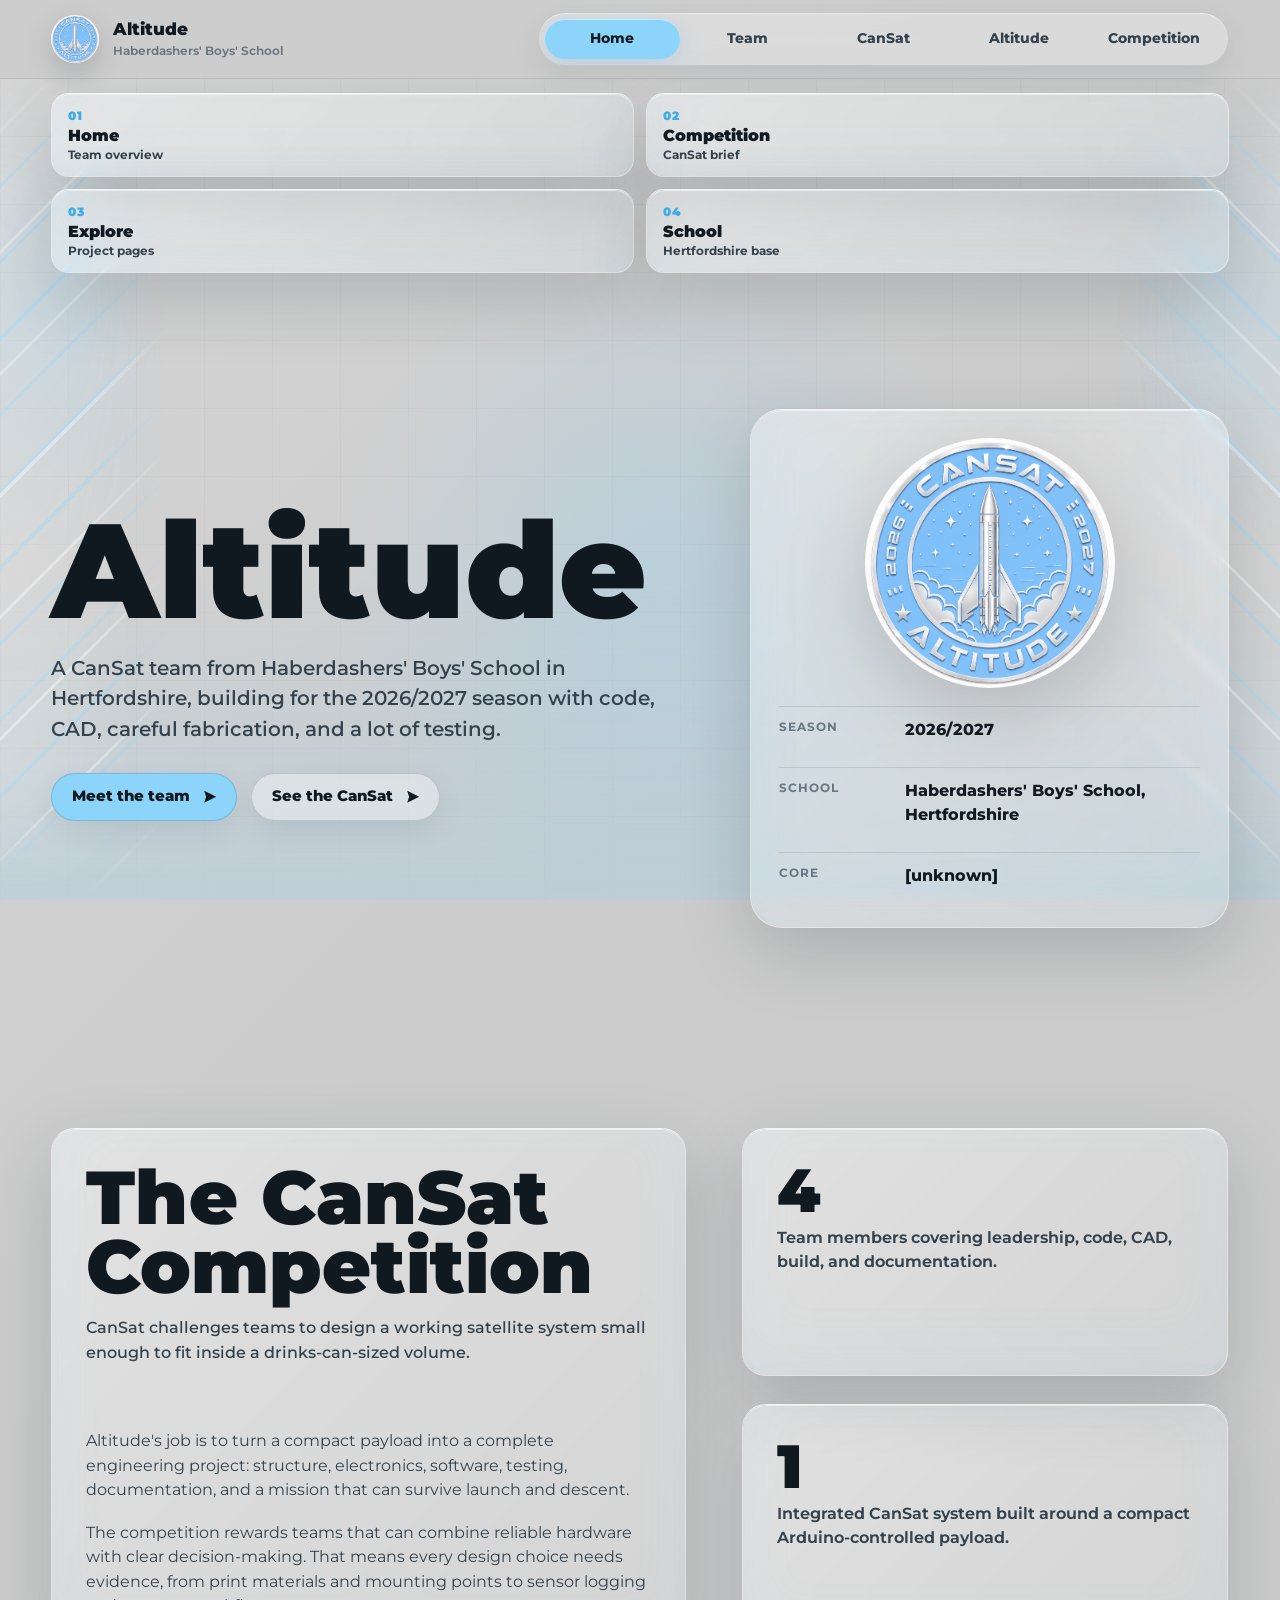
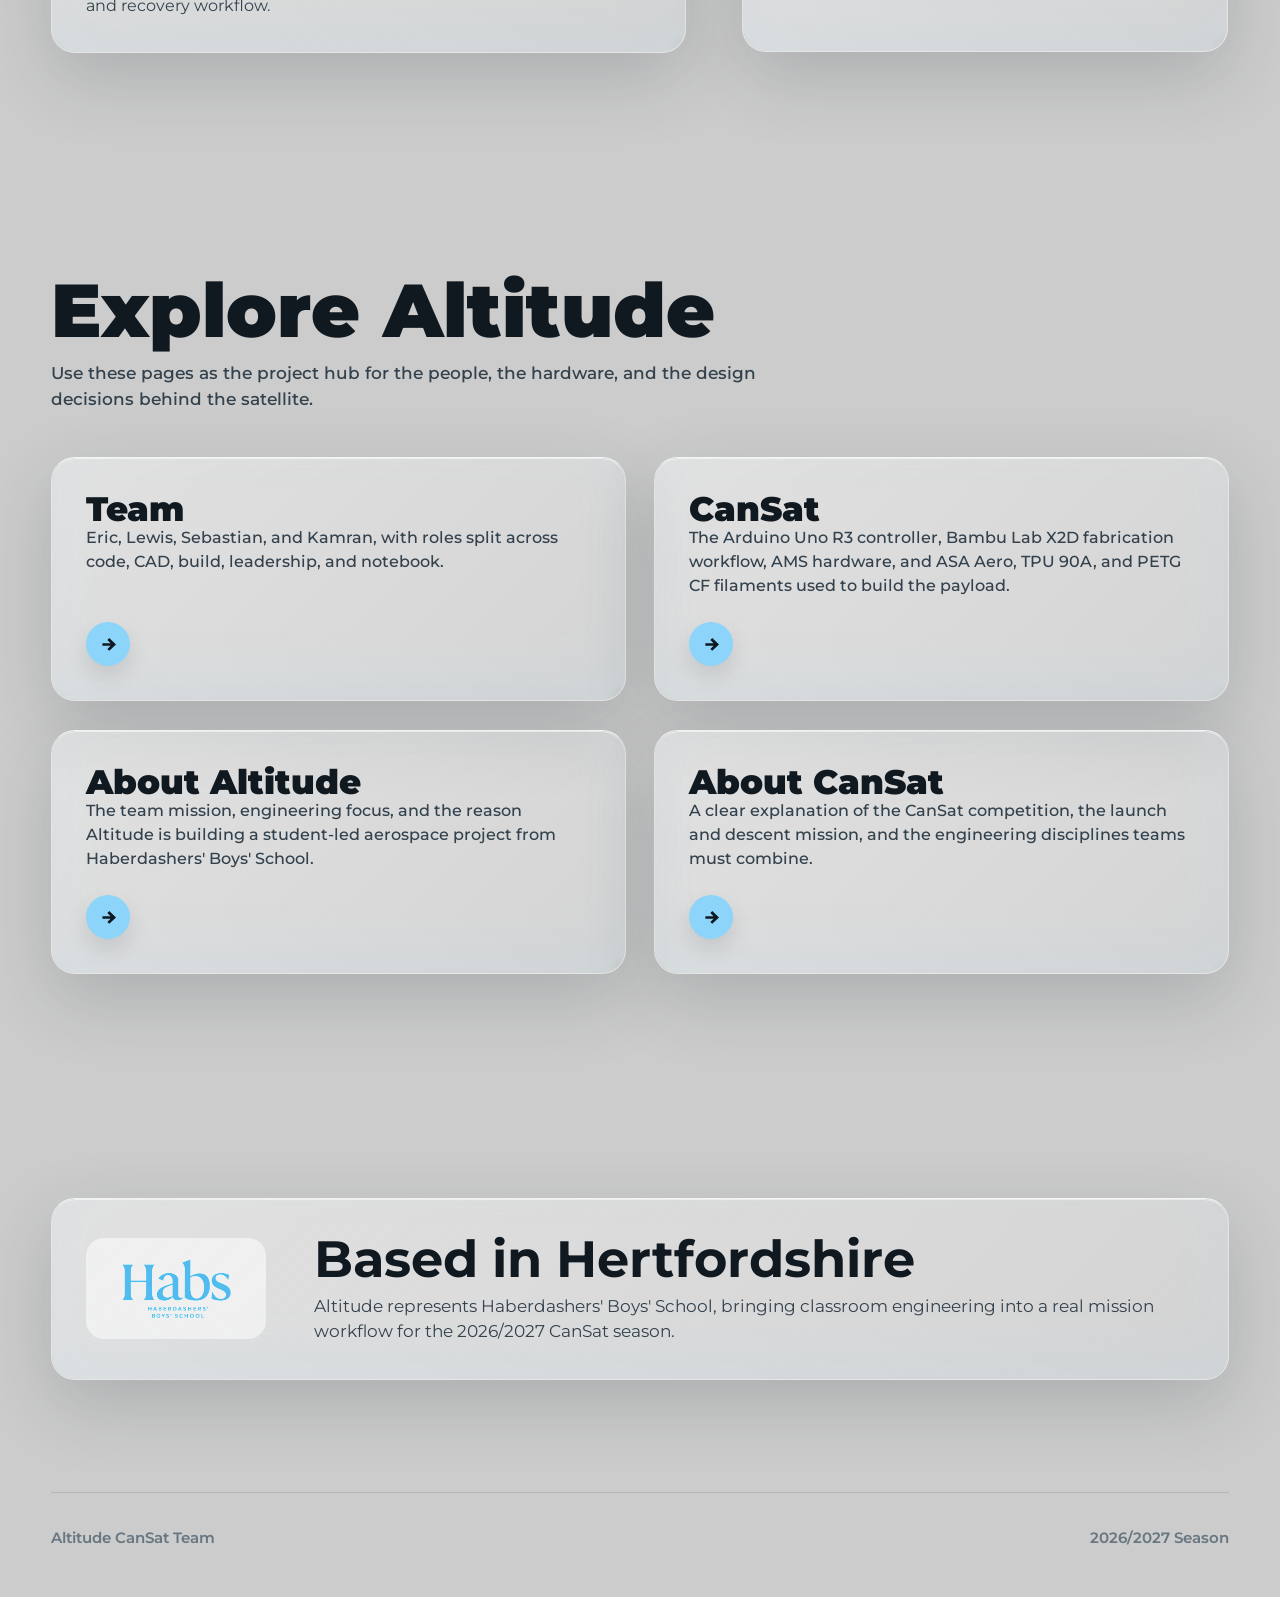
==== commit aaf3210c: "Normalize panel spacing across pages" ====
--- a/website/index.html
+++ b/website/index.html
@@ -10,7 +10,7 @@
     <link rel="preconnect" href="https://fonts.googleapis.com">
     <link rel="preconnect" href="https://fonts.gstatic.com" crossorigin>
     <link href="https://fonts.googleapis.com/css2?family=Montserrat:wght@400;500;600;700;800;900&display=swap" rel="stylesheet">
-    <link rel="stylesheet" href="styles.css?v=slider-fix-20260517">
+    <link rel="stylesheet" href="styles.css?v=spacing-fix-20260517">
   </head>
   <body>
     <div class="scroll-progress" aria-hidden="true"></div>
--- a/website/styles.css
+++ b/website/styles.css
@@ -10,6 +10,7 @@
   --line: rgba(16, 24, 32, 0.14);
   --shadow: 0 24px 70px rgba(28, 38, 45, 0.18);
   --radius: 24px;
+  --panel-gap: clamp(20px, 2.2vw, 30px);
   --max: 1500px;
   --page-gutter: clamp(24px, 4vw, 82px);
   --content-reserve: clamp(430px, 25vw, 560px);
@@ -594,13 +595,13 @@
 .content-grid {
   display: grid;
   grid-template-columns: minmax(0, 1fr) minmax(280px, 0.48fr);
-  gap: 18px;
+  gap: var(--panel-gap);
   align-items: stretch;
 }
 
 .content-stack {
   display: grid;
-  gap: 18px;
+  gap: var(--panel-gap);
 }
 
 .content-list {
@@ -618,7 +619,7 @@
 
 .stat-grid {
   display: grid;
-  gap: 16px;
+  gap: var(--panel-gap);
 }
 
 .stat-panel strong {
@@ -637,7 +638,7 @@
 .link-grid {
   display: grid;
   grid-template-columns: repeat(2, minmax(0, 1fr));
-  gap: 18px;
+  gap: var(--panel-gap);
 }
 
 .link-panel {
@@ -794,7 +795,7 @@
 .device-grid {
   display: grid;
   grid-template-columns: repeat(3, minmax(0, 1fr));
-  gap: 18px;
+  gap: var(--panel-gap);
 }
 
 .device-card {
@@ -829,7 +830,7 @@
 .process-grid {
   display: grid;
   grid-template-columns: repeat(4, minmax(0, 1fr));
-  gap: 16px;
+  gap: var(--panel-gap);
 }
 
 .process-card {
@@ -852,7 +853,11 @@
 .feature-line {
   display: grid;
   grid-template-columns: repeat(3, minmax(0, 1fr));
-  gap: 16px;
+  gap: var(--panel-gap);
+}
+
+.section > :where(.content-grid, .link-grid, .device-grid, .process-grid, .feature-line, .copy-panel, .school-strip) + :where(.content-grid, .link-grid, .device-grid, .process-grid, .feature-line, .copy-panel, .school-strip) {
+  margin-top: var(--panel-gap);
 }
 
 .feature-line .stat-panel {
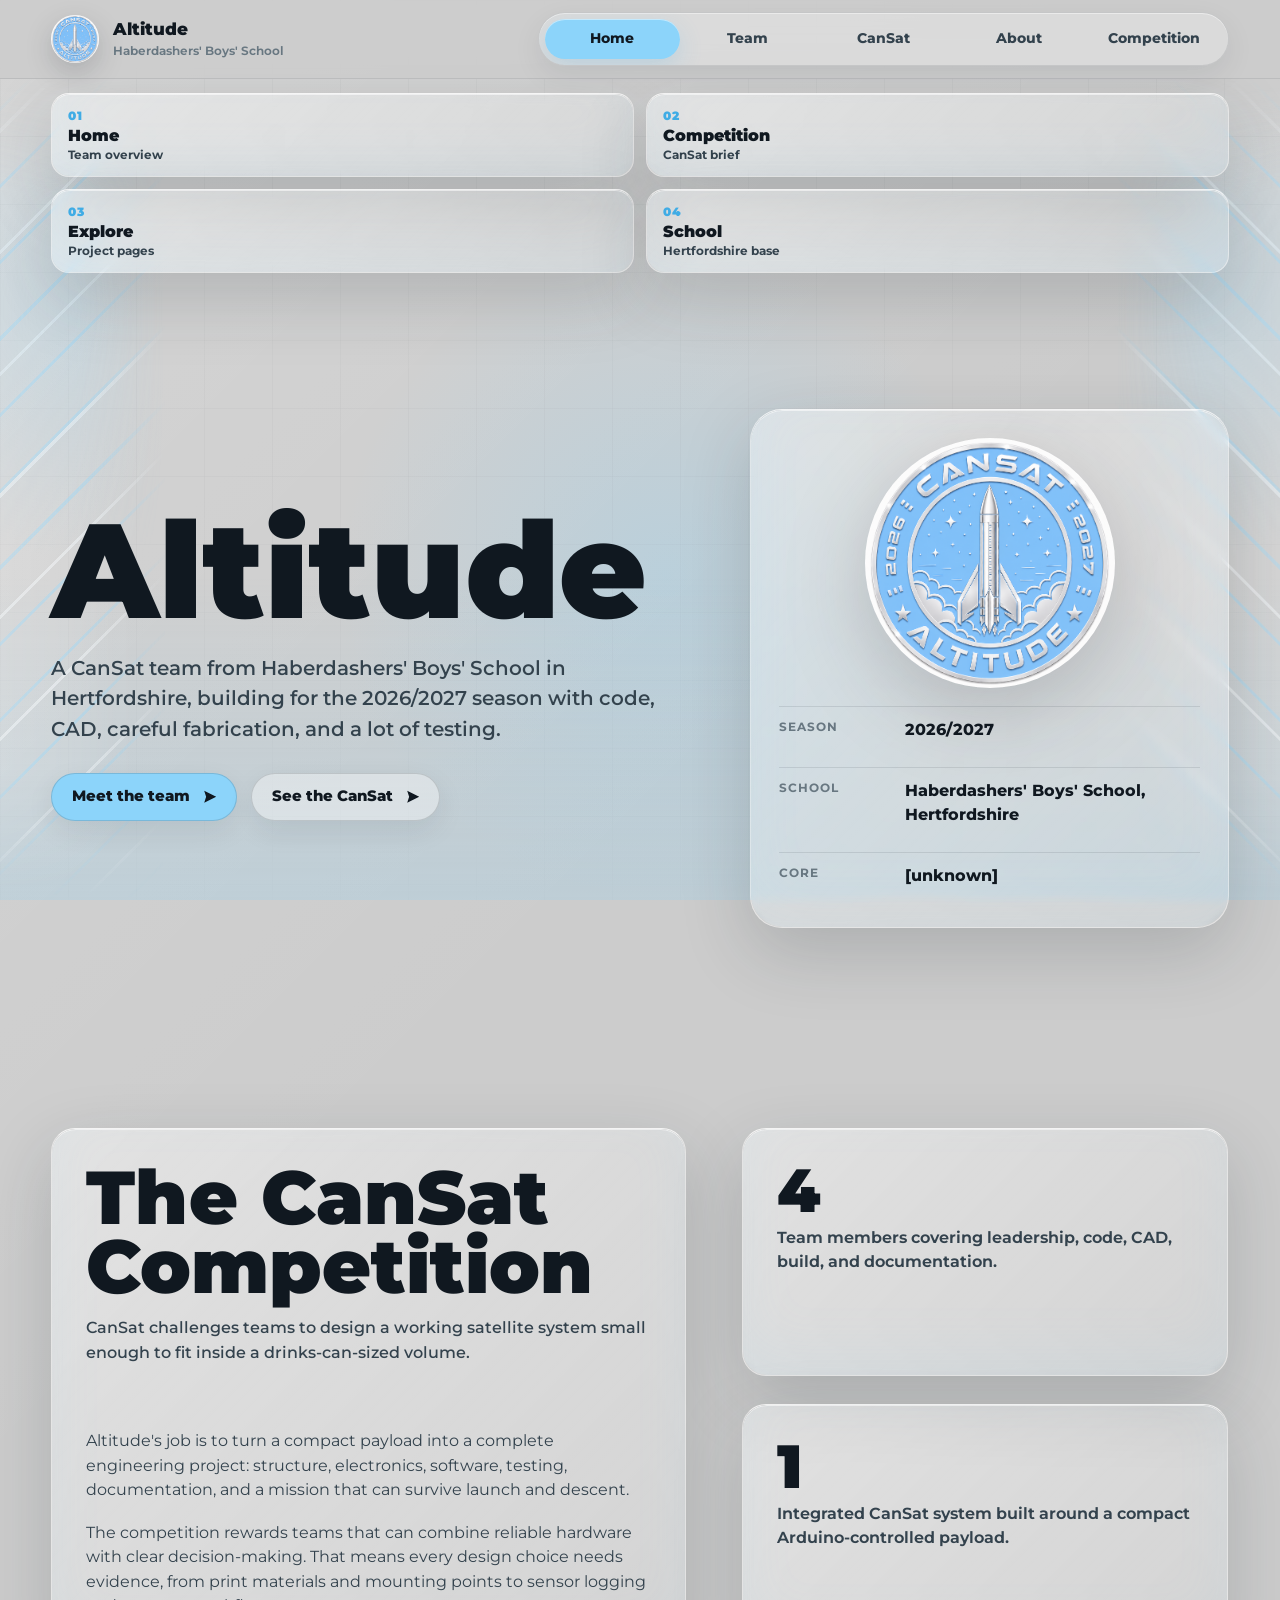
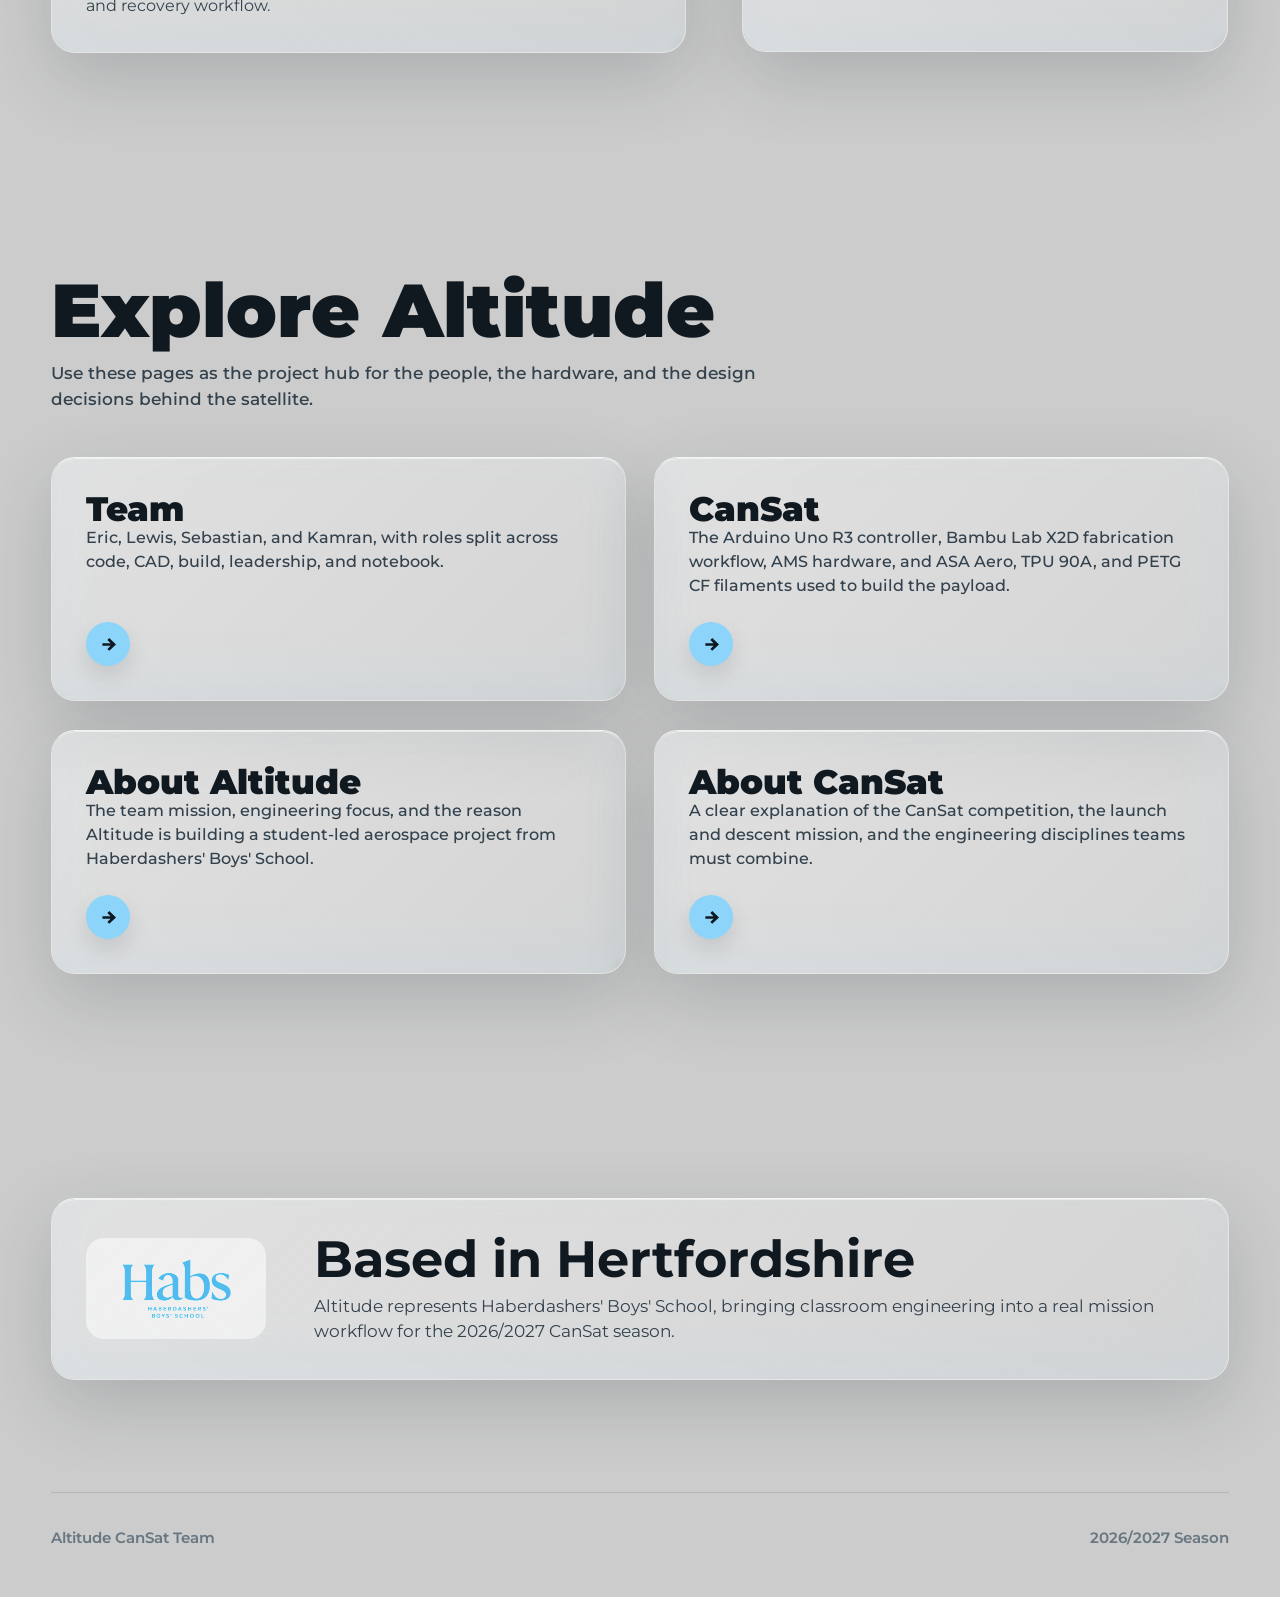
==== commit 6e7cb5bf: "Keep slider labels consistent" ====
--- a/website/index.html
+++ b/website/index.html
@@ -27,7 +27,7 @@
             <a href="index.html">Home</a>
             <a href="team.html">Team</a>
             <a href="cansat.html">CanSat</a>
-            <a href="about-altitude.html" aria-label="About Altitude">Altitude</a>
+            <a href="about-altitude.html" aria-label="About Altitude">About</a>
             <a href="about-cansat.html" aria-label="About CanSat">Competition</a>
           </nav>
         </div>
@@ -177,6 +177,6 @@
       </defs>
     </svg>
 
-    <script src="app.js?v=slider-fix-20260517"></script>
+    <script src="app.js?v=nav-label-fix-20260517"></script>
   </body>
 </html>
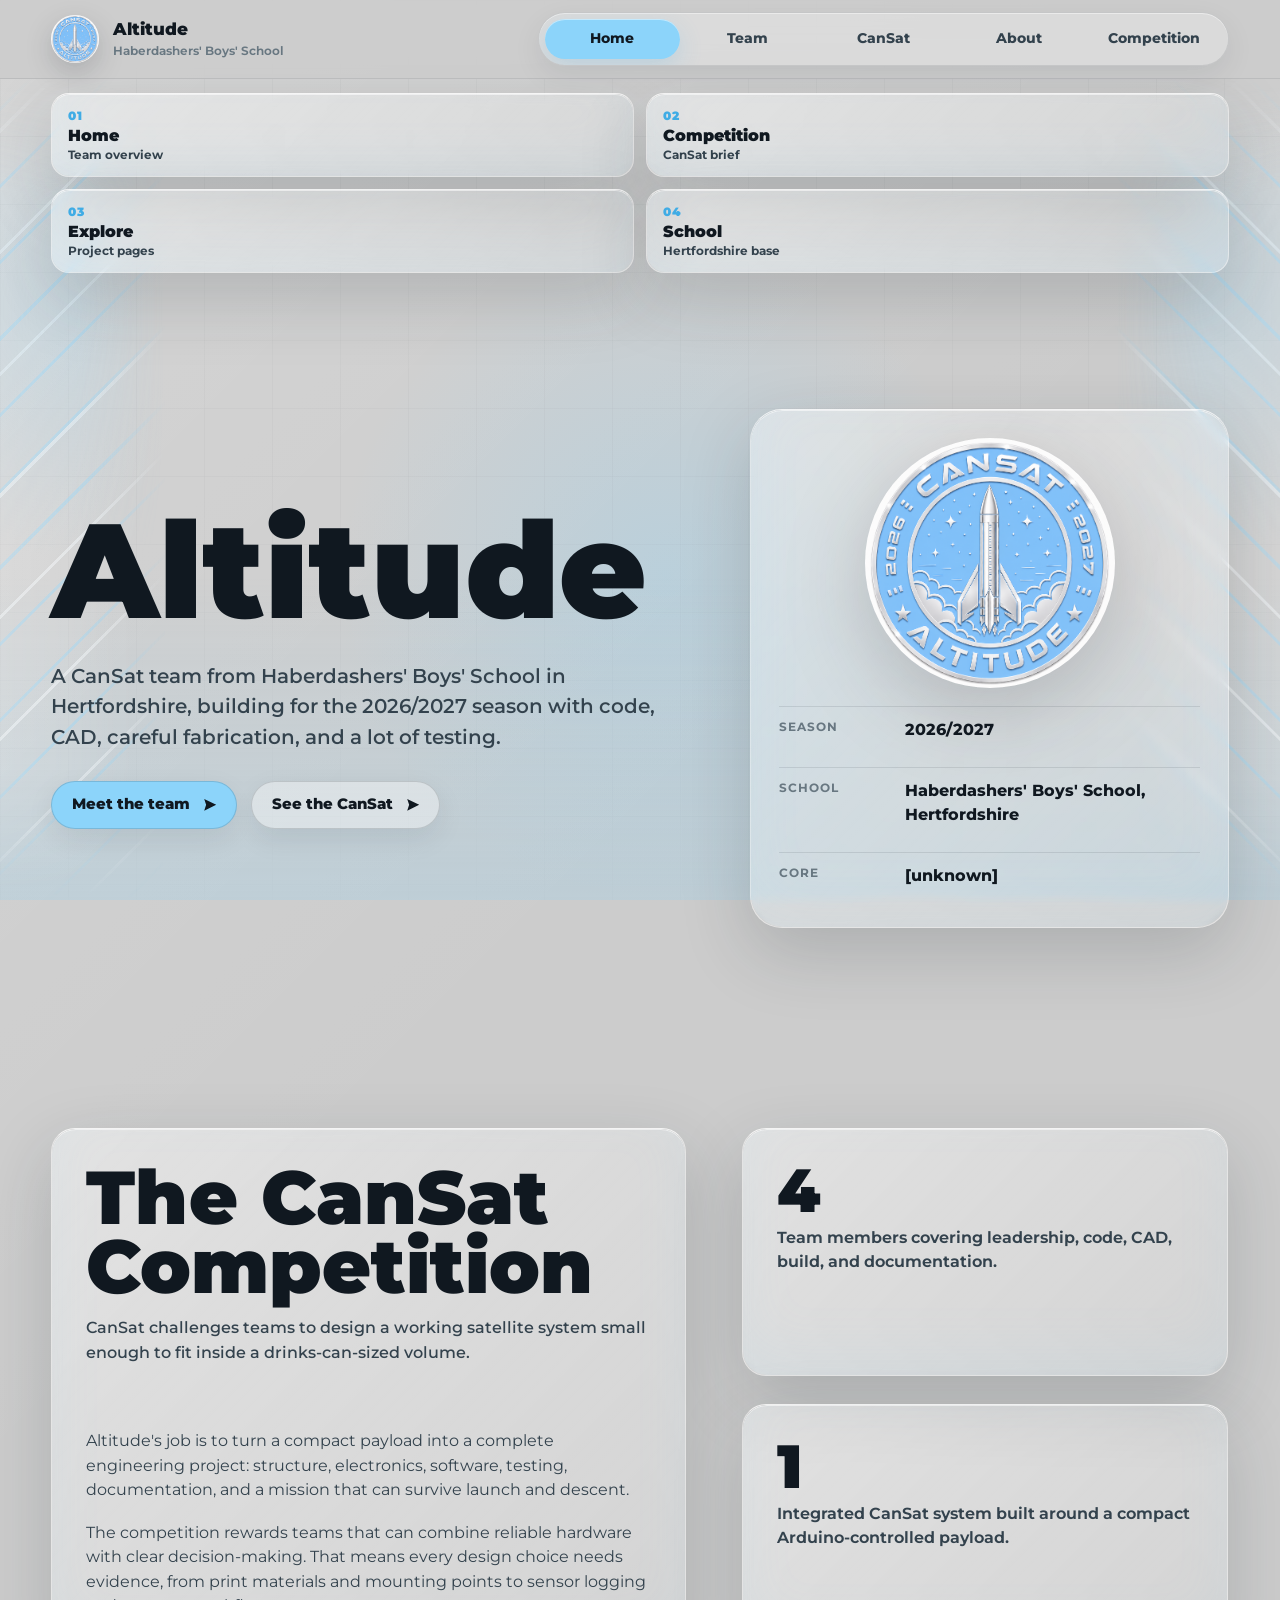
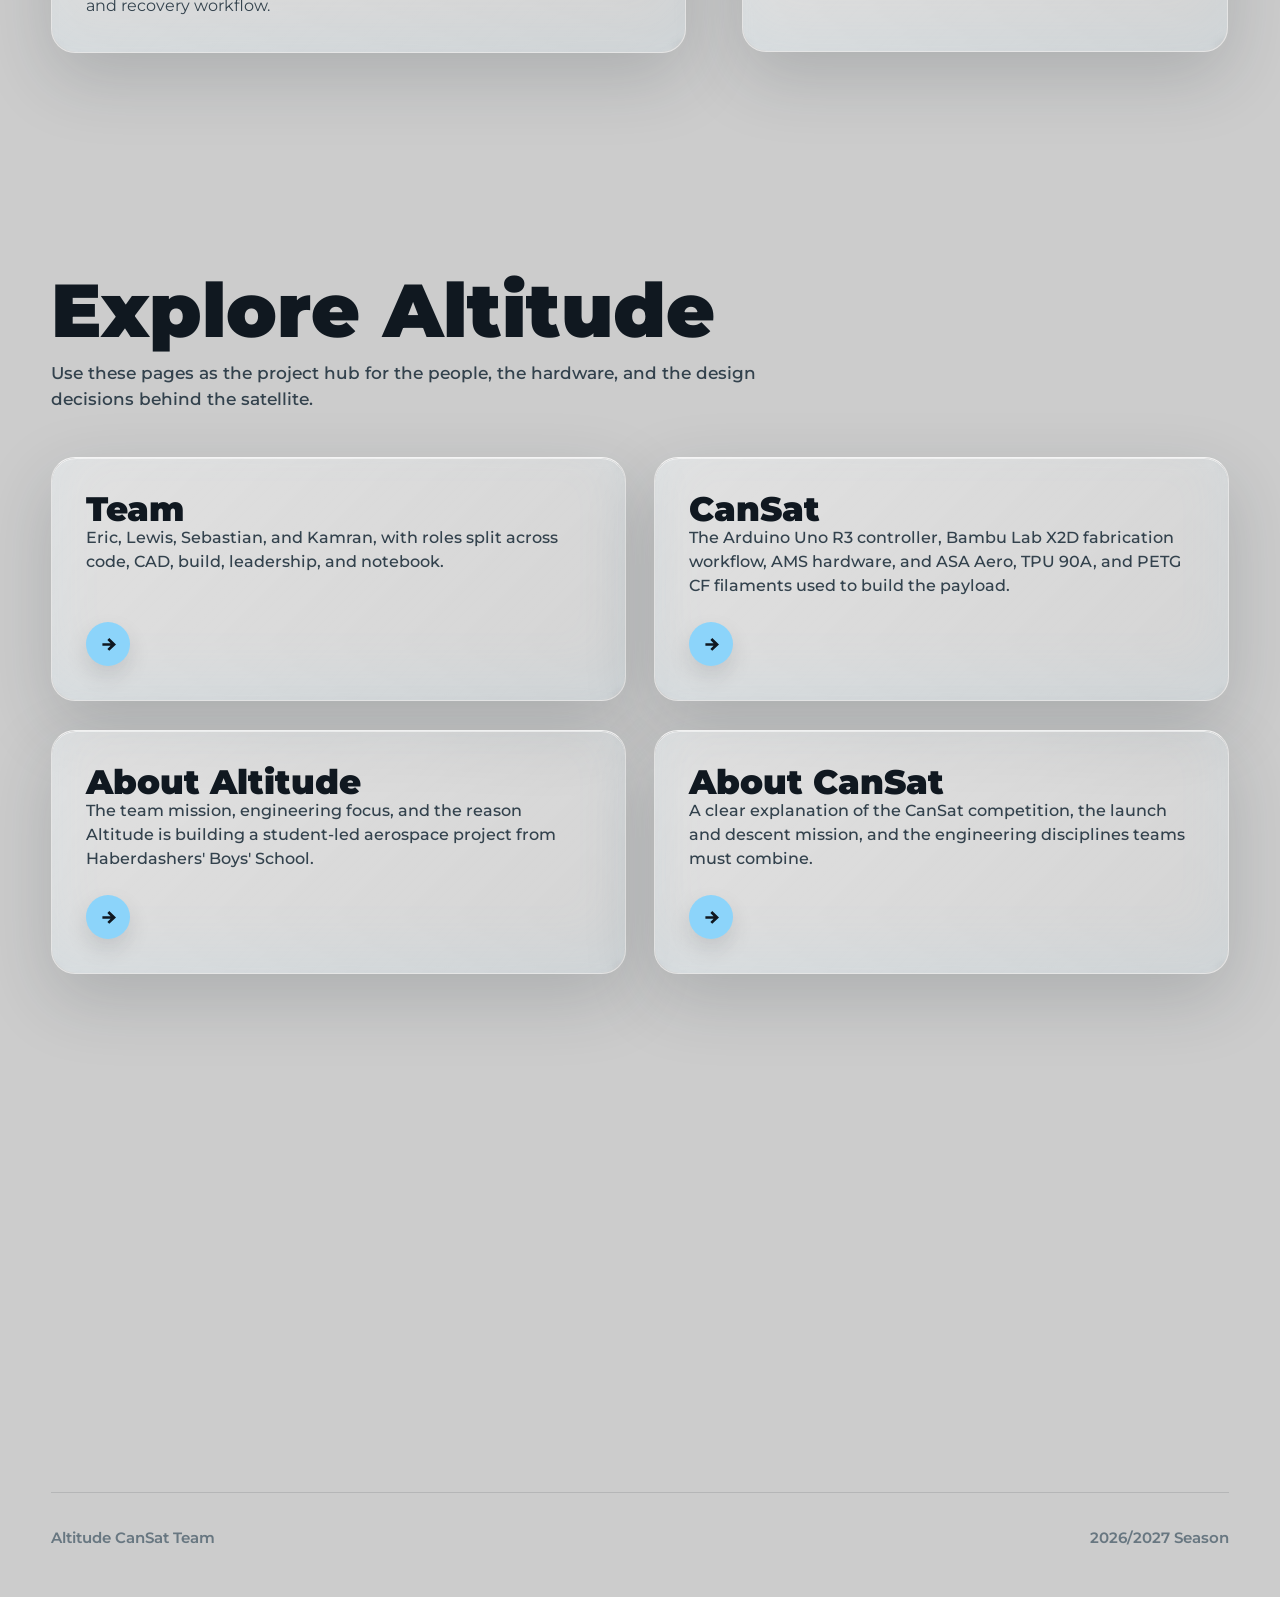
==== commit f8a18d1d: "Increase hero title line spacing" ====
--- a/website/index.html
+++ b/website/index.html
@@ -10,7 +10,7 @@
     <link rel="preconnect" href="https://fonts.googleapis.com">
     <link rel="preconnect" href="https://fonts.gstatic.com" crossorigin>
     <link href="https://fonts.googleapis.com/css2?family=Montserrat:wght@400;500;600;700;800;900&display=swap" rel="stylesheet">
-    <link rel="stylesheet" href="styles.css?v=spacing-fix-20260517">
+    <link rel="stylesheet" href="styles.css?v=title-spacing-20260517">
   </head>
   <body>
     <div class="scroll-progress" aria-hidden="true"></div>
--- a/website/styles.css
+++ b/website/styles.css
@@ -371,7 +371,7 @@
   margin: 0;
   max-width: 820px;
   font-size: 8.4rem;
-  line-height: 0.8;
+  line-height: 0.92;
   font-weight: 920;
   letter-spacing: 0;
 }
@@ -1070,6 +1070,7 @@
   .hero h1,
   .page-title {
     font-size: 4.15rem;
+    line-height: 0.96;
   }
 
   .hero__lead {
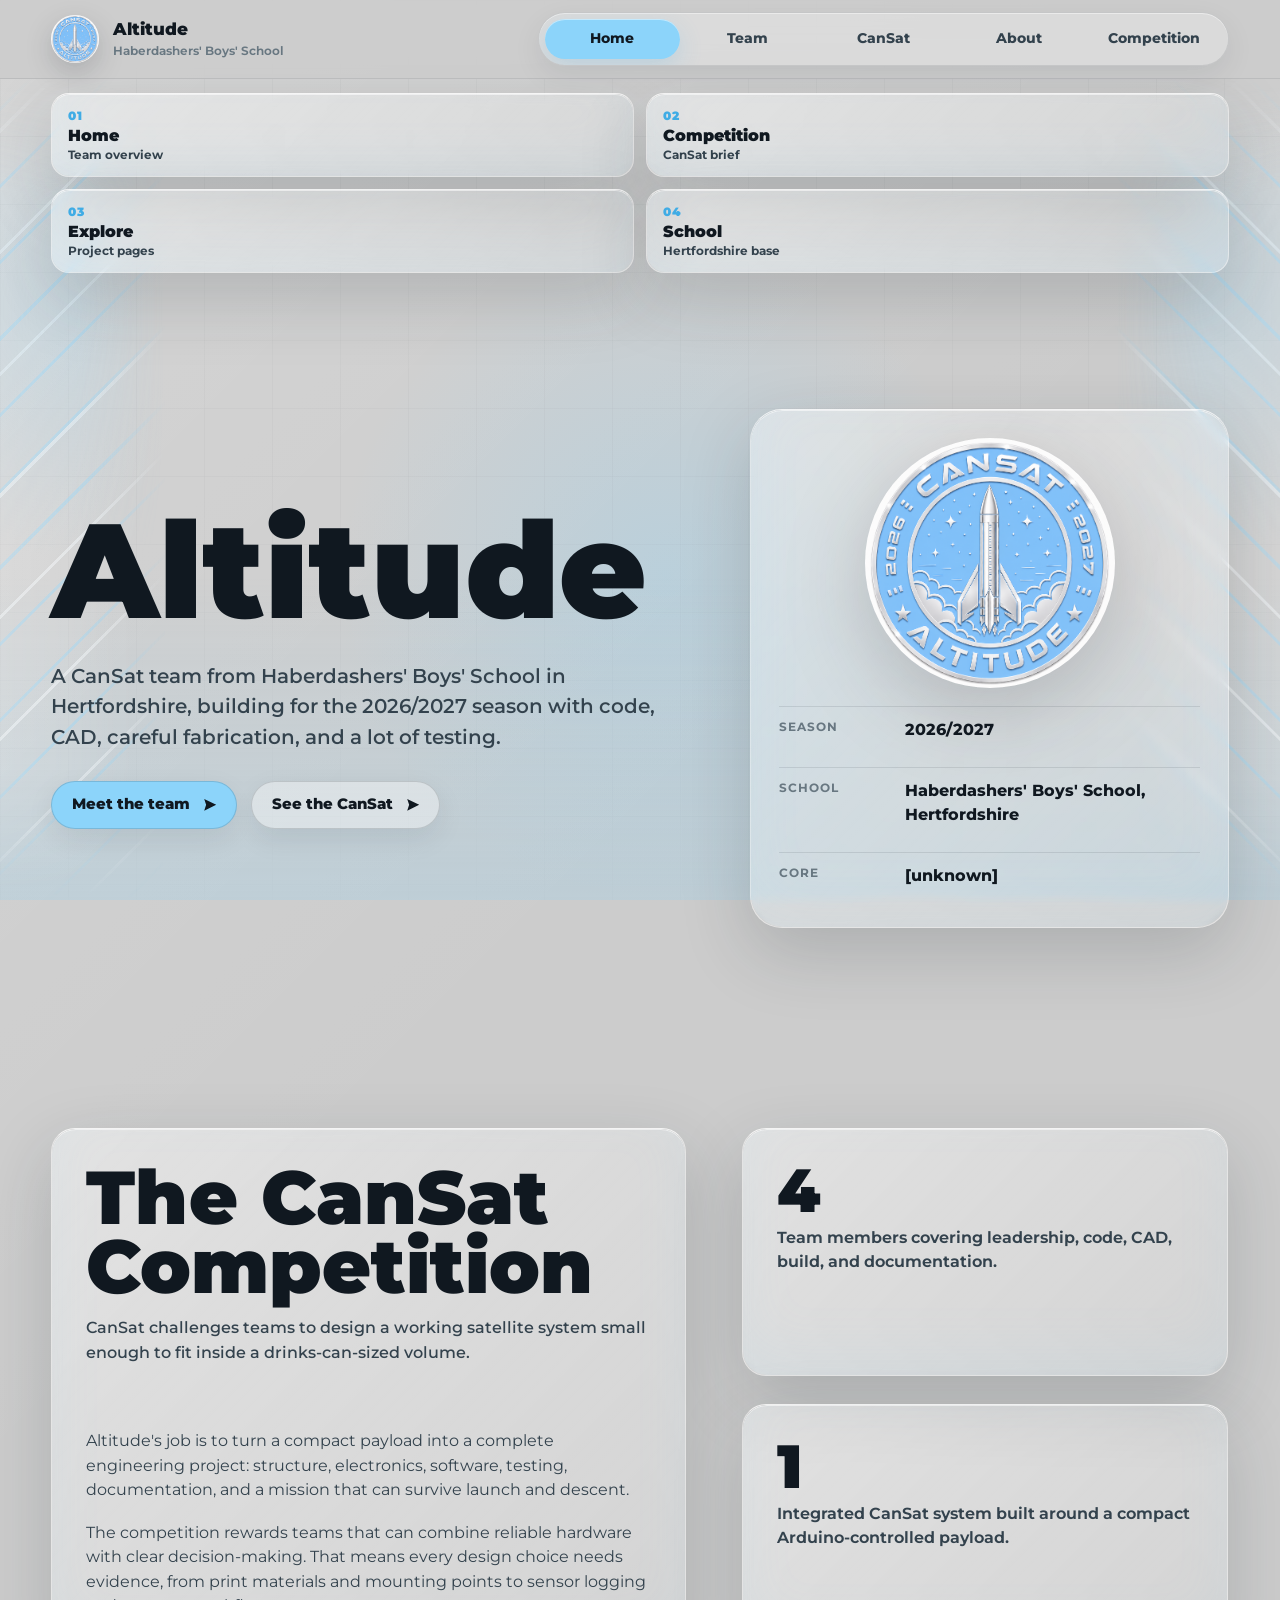
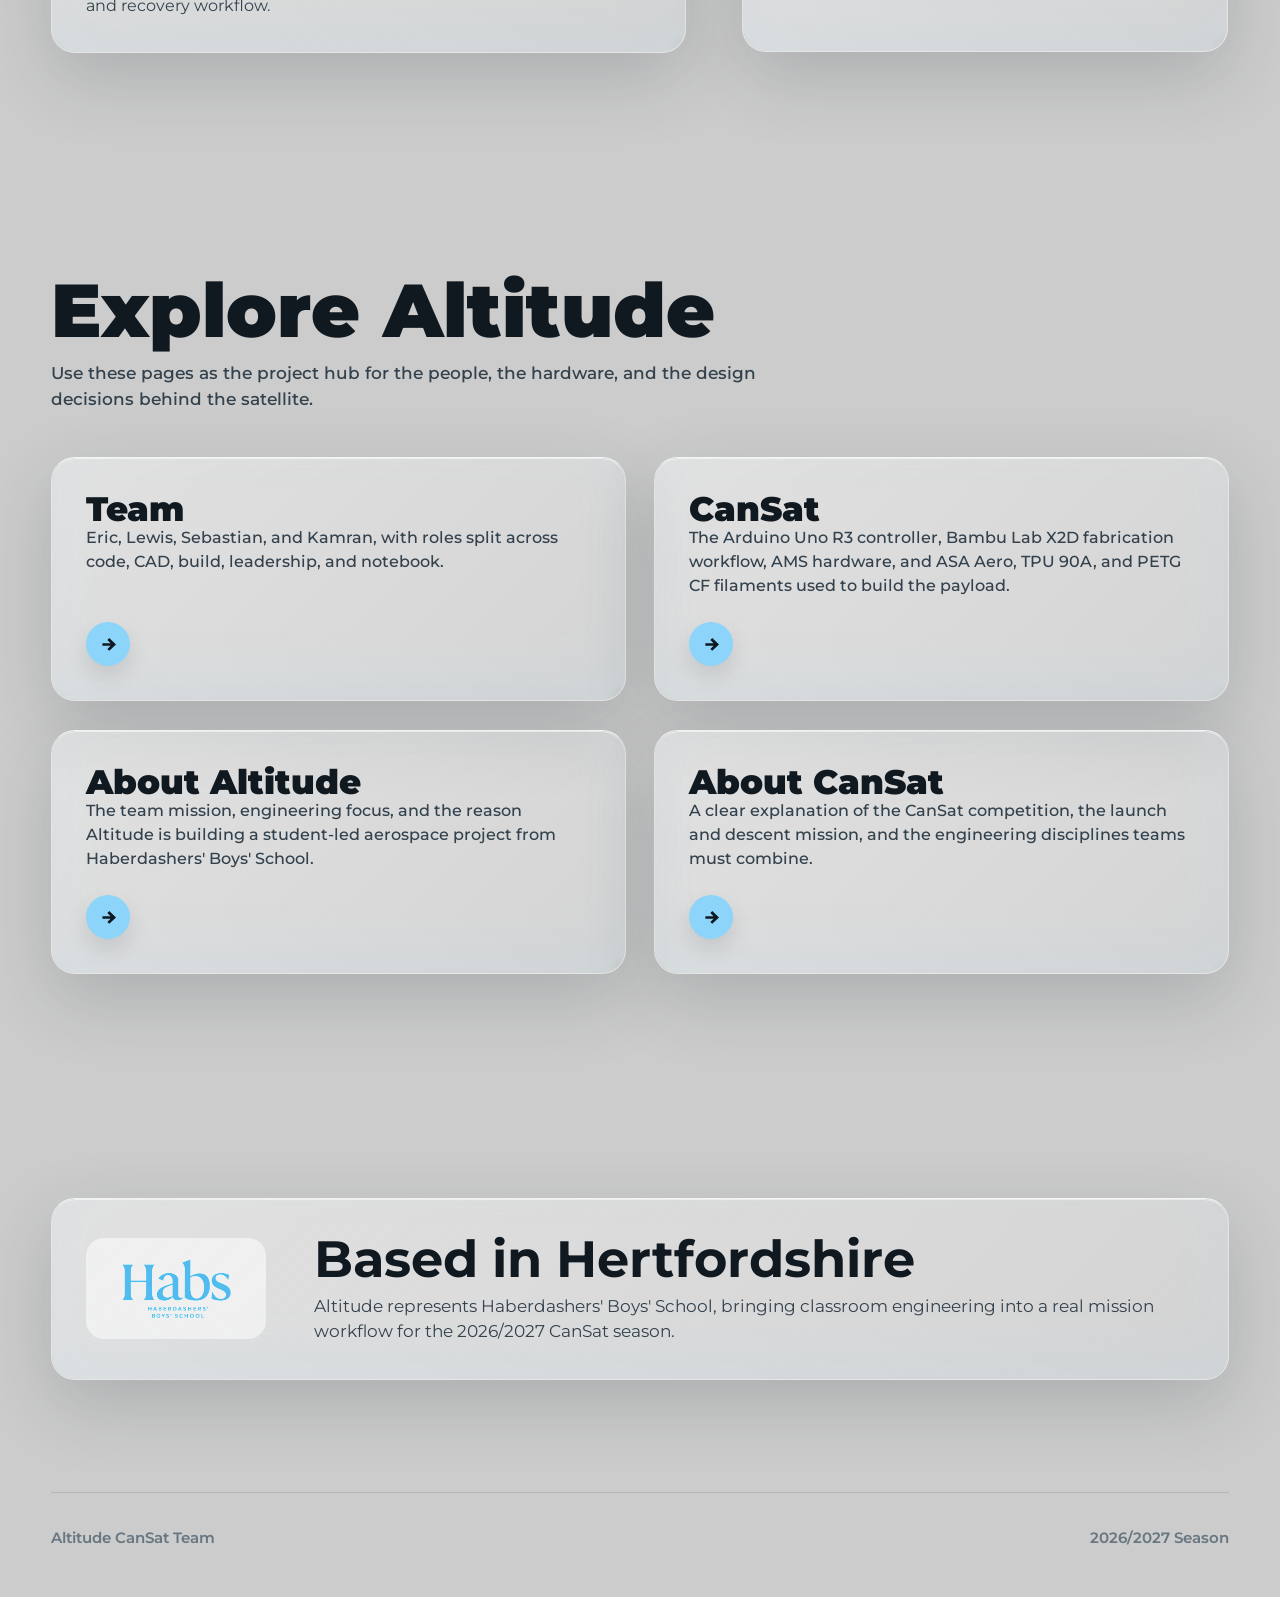
==== commit 561b3ea6: "Match page titles to slider labels" ====
--- a/website/index.html
+++ b/website/index.html
@@ -3,7 +3,7 @@
   <head>
     <meta charset="utf-8">
     <meta name="viewport" content="width=device-width, initial-scale=1">
-    <title>Altitude | CanSat Team</title>
+    <title>Altitude | Home</title>
     <meta name="description" content="Altitude is a CanSat team from Haberdashers' Boys' School competing in the 2026/2027 season.">
     <meta http-equiv="Content-Security-Policy" content="upgrade-insecure-requests">
     <link rel="canonical" href="https://altitude.linkpc.net/website/index.html">
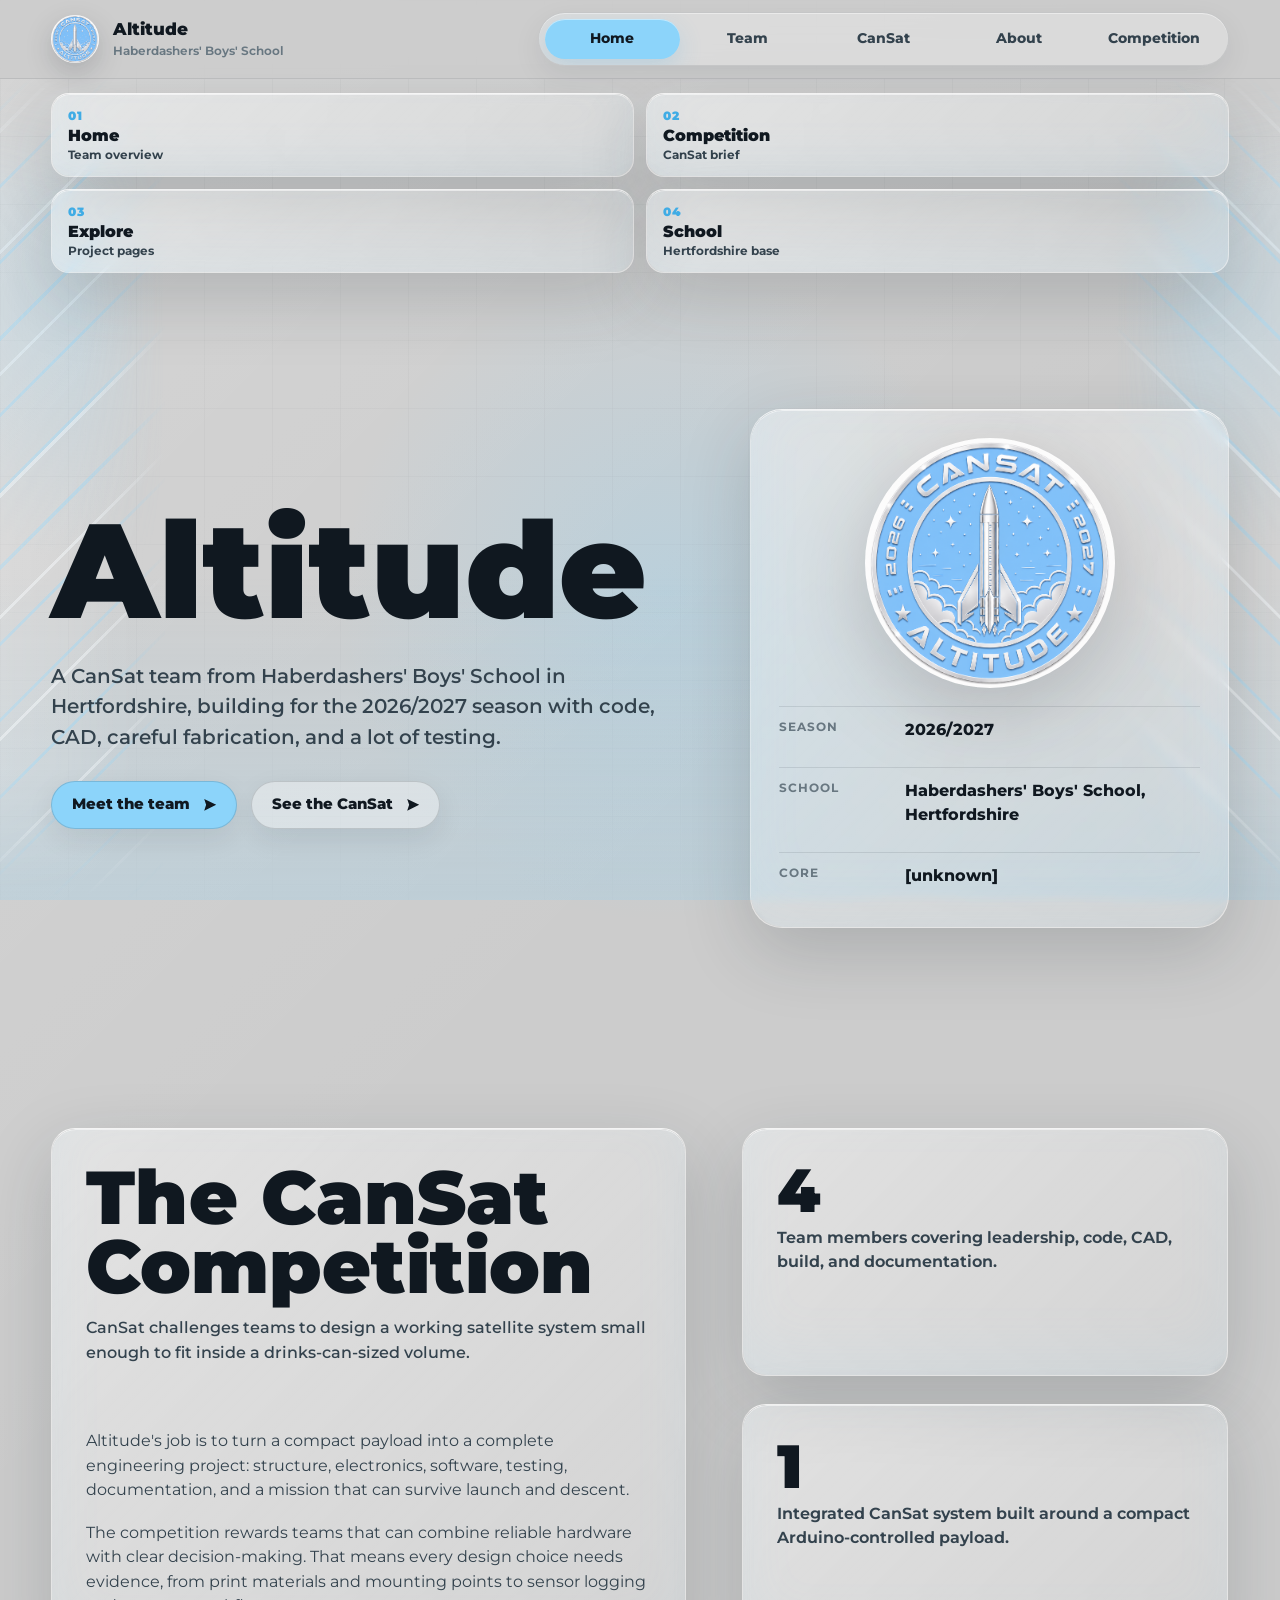
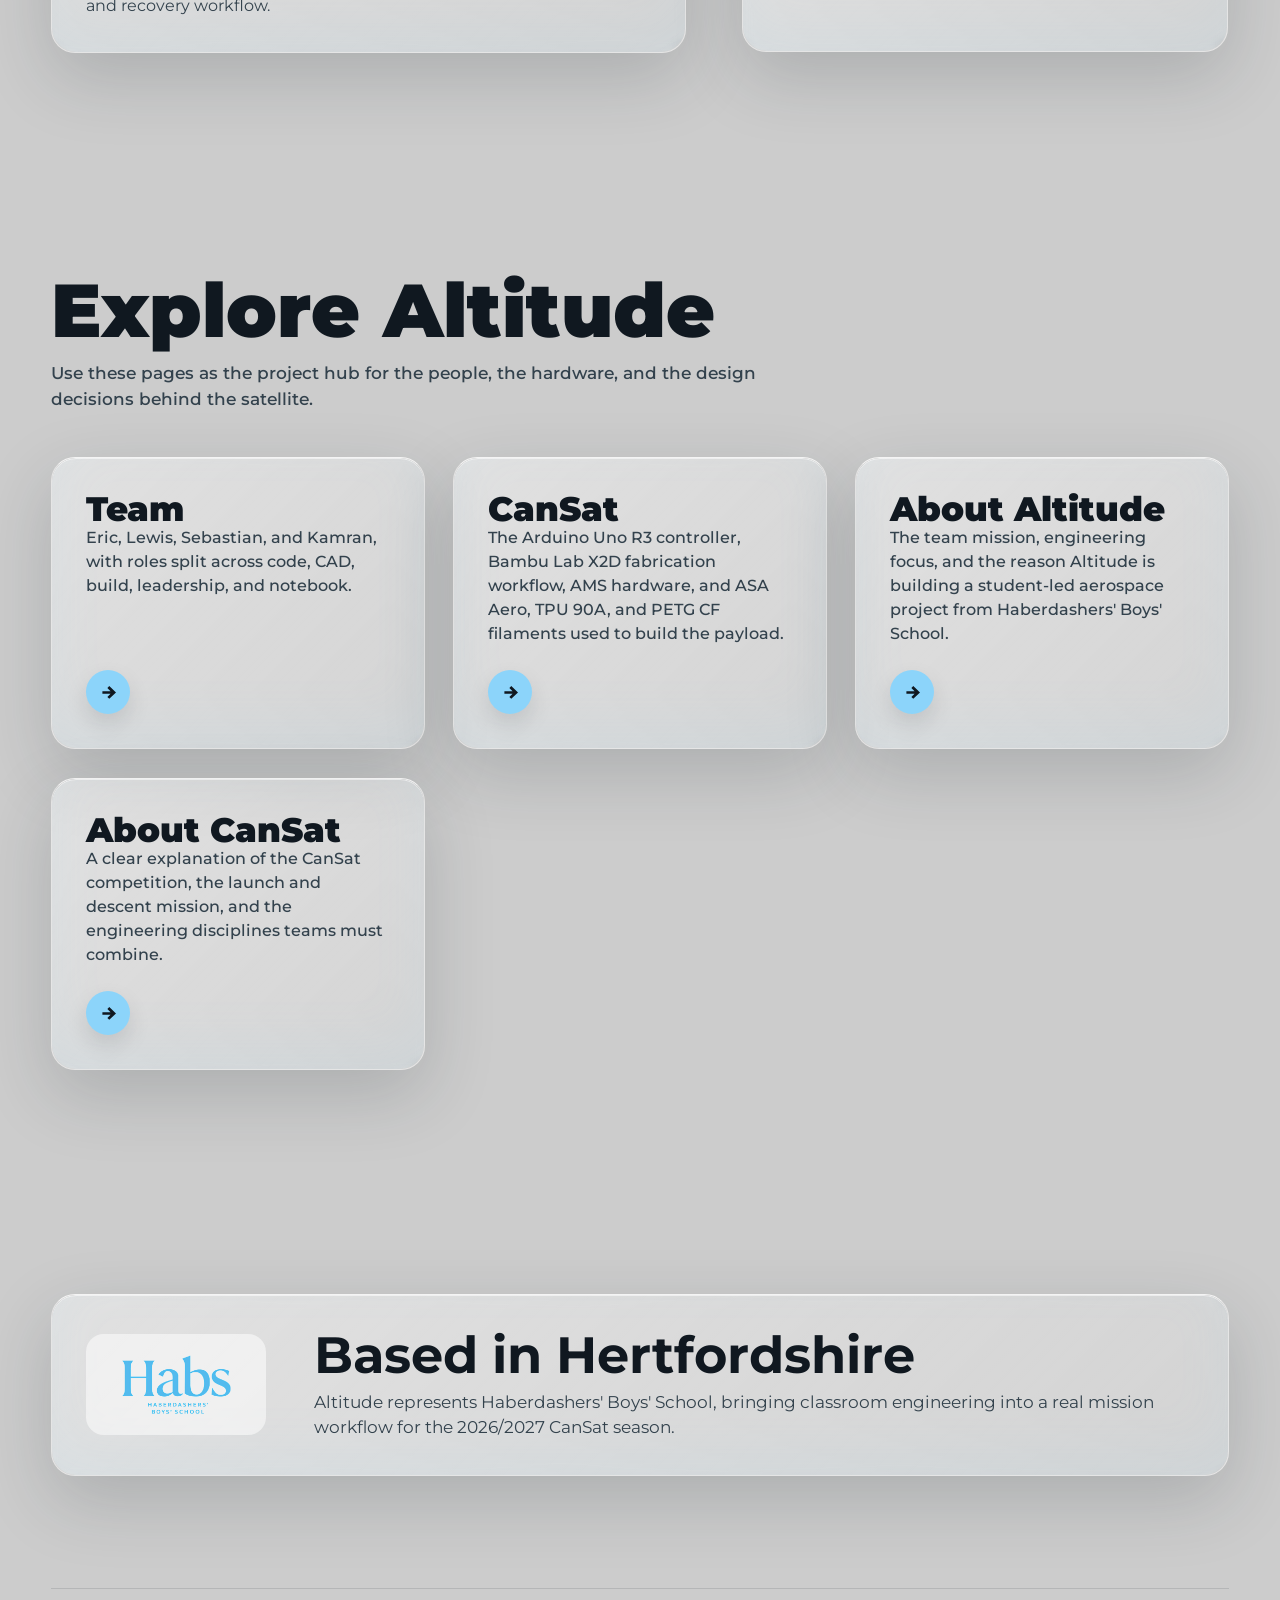
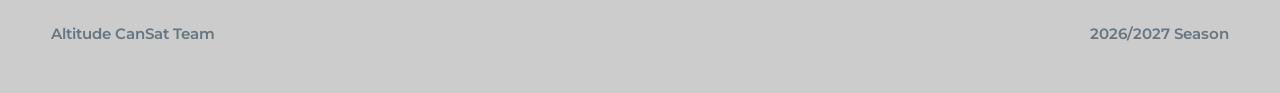
==== commit b076852b: "Improve scroll bar and responsive panels" ====
--- a/website/index.html
+++ b/website/index.html
@@ -10,7 +10,7 @@
     <link rel="preconnect" href="https://fonts.googleapis.com">
     <link rel="preconnect" href="https://fonts.gstatic.com" crossorigin>
     <link href="https://fonts.googleapis.com/css2?family=Montserrat:wght@400;500;600;700;800;900&display=swap" rel="stylesheet">
-    <link rel="stylesheet" href="styles.css?v=title-spacing-20260517">
+    <link rel="stylesheet" href="styles.css?v=responsive-panels-20260517">
   </head>
   <body>
     <div class="scroll-progress" aria-hidden="true"></div>
--- a/website/styles.css
+++ b/website/styles.css
@@ -93,10 +93,15 @@
 .scroll-progress {
   position: fixed;
   inset: 0 auto auto 0;
-  z-index: 80;
+  z-index: 90;
   width: 100%;
-  height: 4px;
-  background: linear-gradient(90deg, var(--accent), #ffffff);
+  height: clamp(8px, 0.75vw, 11px);
+  background:
+    linear-gradient(180deg, rgba(255, 255, 255, 0.72), transparent 44%),
+    linear-gradient(90deg, var(--accent), #ffffff 52%, var(--accent));
+  box-shadow:
+    0 2px 0 rgba(255, 255, 255, 0.42) inset,
+    0 8px 22px rgba(64, 172, 229, 0.32);
   transform: scaleX(0);
   transform-origin: left center;
 }
@@ -574,6 +579,7 @@
 .device-card,
 .process-card,
 .school-strip {
+  min-width: 0;
   padding: clamp(22px, 3vw, 34px);
   border-radius: var(--radius);
 }
@@ -637,7 +643,7 @@
 
 .link-grid {
   display: grid;
-  grid-template-columns: repeat(2, minmax(0, 1fr));
+  grid-template-columns: repeat(auto-fit, minmax(min(100%, 320px), 1fr));
   gap: var(--panel-gap);
 }
 
@@ -794,13 +800,14 @@
 
 .device-grid {
   display: grid;
-  grid-template-columns: repeat(3, minmax(0, 1fr));
+  grid-template-columns: repeat(auto-fit, minmax(min(100%, 315px), 1fr));
   gap: var(--panel-gap);
 }
 
 .device-card {
   display: grid;
   gap: 20px;
+  align-content: start;
 }
 
 .device-card__image {
@@ -829,7 +836,7 @@
 
 .process-grid {
   display: grid;
-  grid-template-columns: repeat(4, minmax(0, 1fr));
+  grid-template-columns: repeat(auto-fit, minmax(min(100%, 230px), 1fr));
   gap: var(--panel-gap);
 }
 
@@ -852,7 +859,7 @@
 
 .feature-line {
   display: grid;
-  grid-template-columns: repeat(3, minmax(0, 1fr));
+  grid-template-columns: repeat(auto-fit, minmax(min(100%, 280px), 1fr));
   gap: var(--panel-gap);
 }
 
@@ -922,6 +929,67 @@
   }
 }
 
+@media (max-width: 1180px) {
+  :root {
+    --panel-gap: 22px;
+  }
+
+  .site-header__inner {
+    gap: 18px;
+  }
+
+  .brand img {
+    width: 44px;
+    height: 44px;
+  }
+
+  .nav {
+    grid-template-columns: repeat(var(--page-count), minmax(82px, 1fr));
+    width: min(100%, 650px);
+  }
+
+  .hero {
+    grid-template-columns: minmax(0, 0.95fr) minmax(290px, 0.62fr);
+    gap: 34px;
+  }
+
+  .hero--compact,
+  .split,
+  .content-grid {
+    grid-template-columns: 1fr;
+  }
+
+  .hero h1 {
+    font-size: 7.3rem;
+  }
+
+  .page-title {
+    font-size: 6rem;
+  }
+
+  .section__head h2 {
+    font-size: 4rem;
+  }
+
+  .person-card,
+  .person-card:nth-child(even) {
+    grid-template-columns: minmax(220px, 0.62fr) minmax(0, 1fr);
+    gap: 26px;
+  }
+
+  .person-card:nth-child(even) .person-photo {
+    order: 2;
+  }
+
+  .school-strip {
+    grid-template-columns: 150px minmax(0, 1fr);
+  }
+
+  .school-strip img {
+    width: 150px;
+  }
+}
+
 @media (max-width: 940px) {
   .site-header__inner {
     min-height: auto;
@@ -993,13 +1061,6 @@
 
   .hero-card__logo {
     width: min(64vw, 240px);
-  }
-
-  .link-grid,
-  .device-grid,
-  .process-grid,
-  .feature-line {
-    grid-template-columns: 1fr;
   }
 
   .person-card,
@@ -1113,6 +1174,13 @@
     min-height: 215px;
   }
 
+  .link-grid,
+  .device-grid,
+  .process-grid,
+  .feature-line {
+    grid-template-columns: 1fr;
+  }
+
   .footer {
     flex-direction: column;
   }
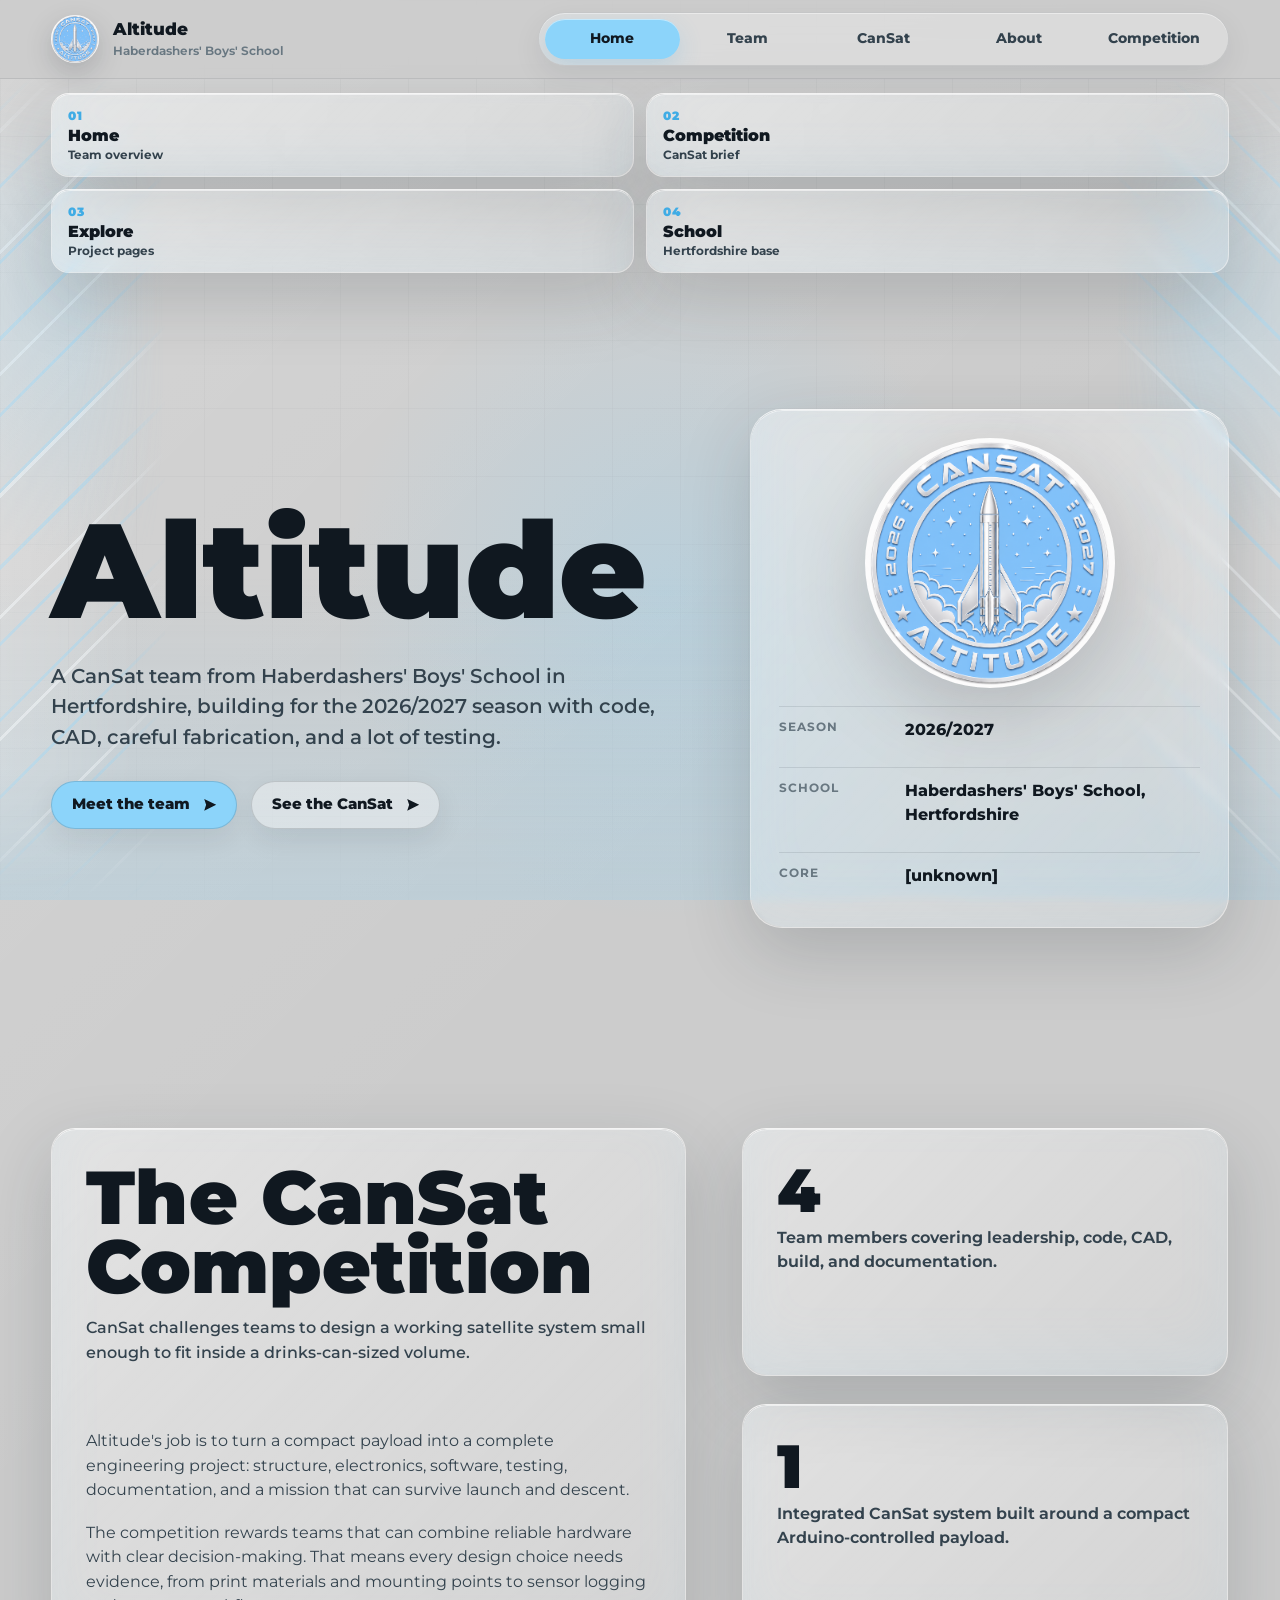
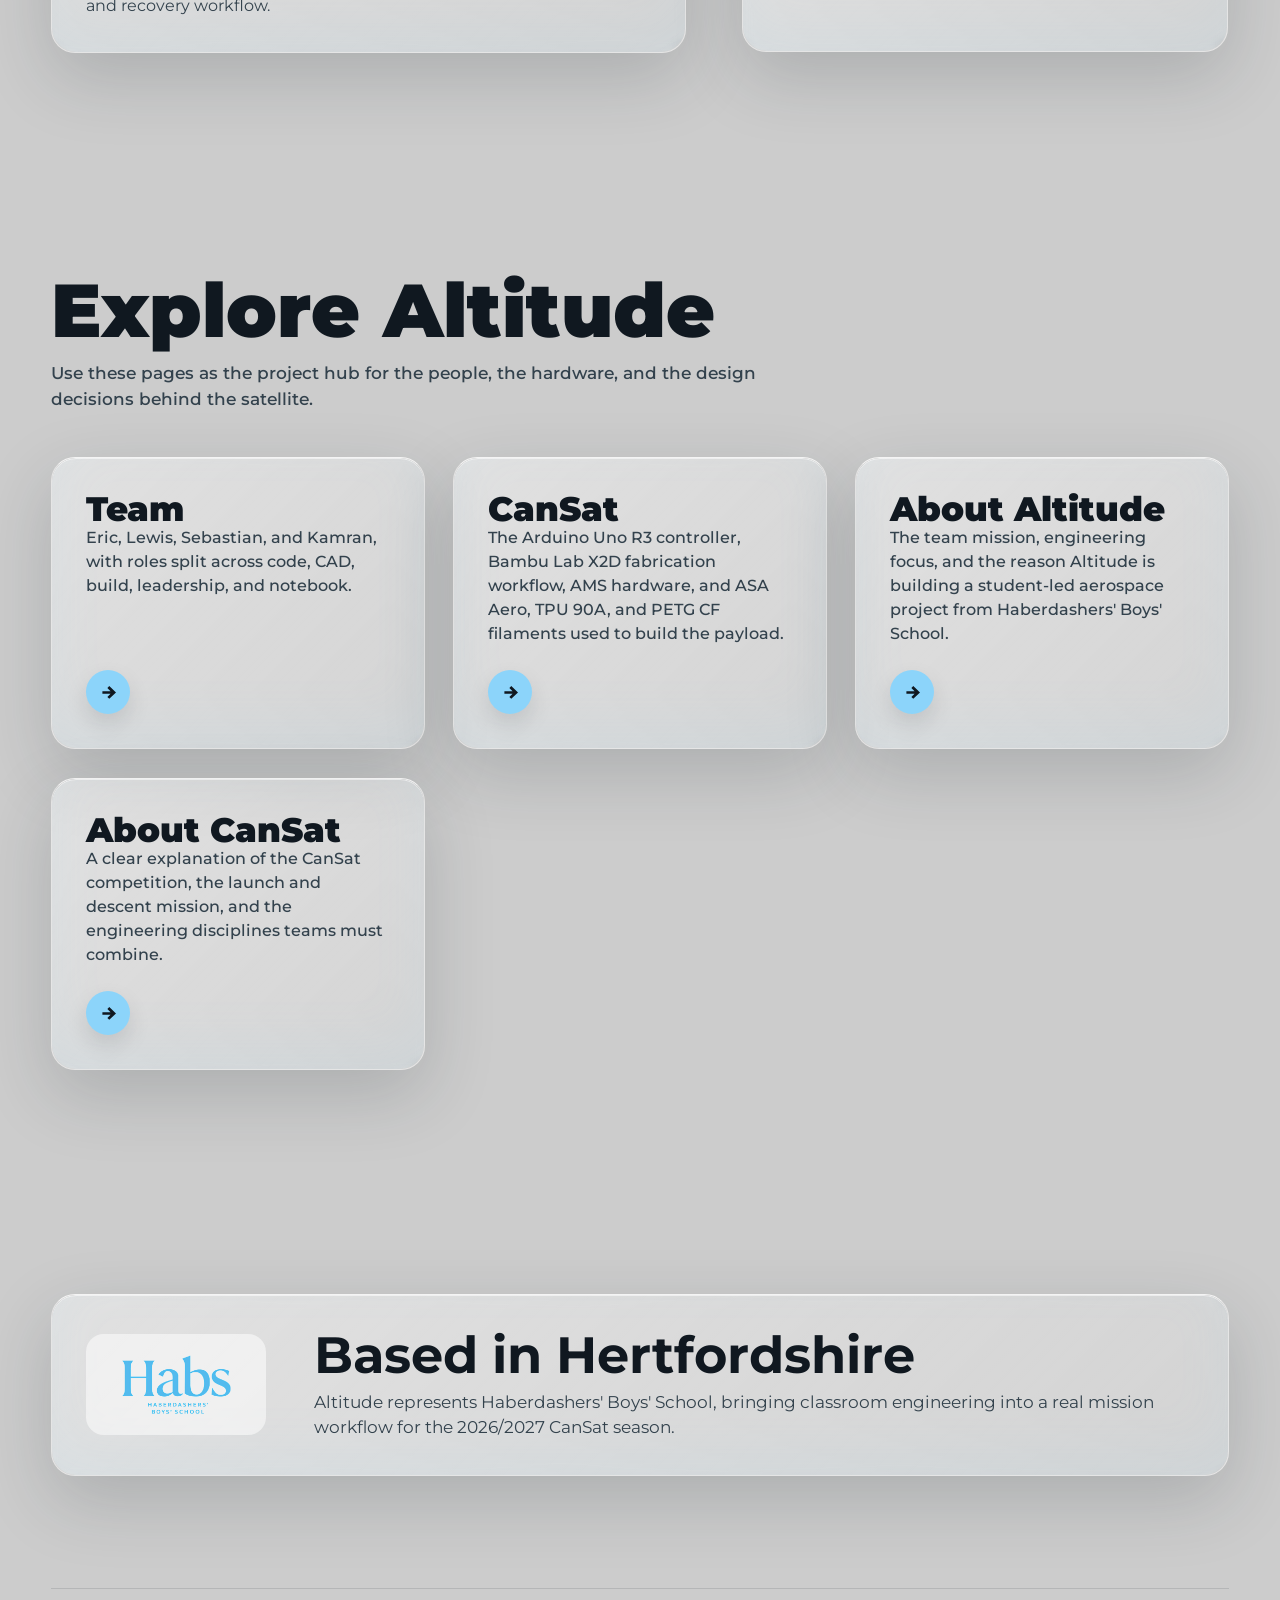
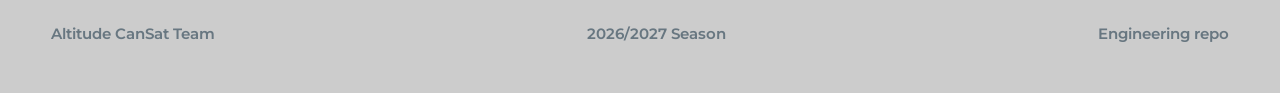
==== commit 9009a9a6: "Link engineering repository from website" ====
--- a/website/index.html
+++ b/website/index.html
@@ -165,6 +165,7 @@
     <footer class="footer">
       <span>Altitude CanSat Team</span>
       <span>2026/2027 Season</span>
+      <span><a href="https://github.com/ericxyn/Altitude-HABS-CanSat-2026-2027" target="_blank" rel="noopener noreferrer">Engineering repo</a></span>
     </footer>
 
     <svg class="sr-only" xmlns="http://www.w3.org/2000/svg" aria-hidden="true">
